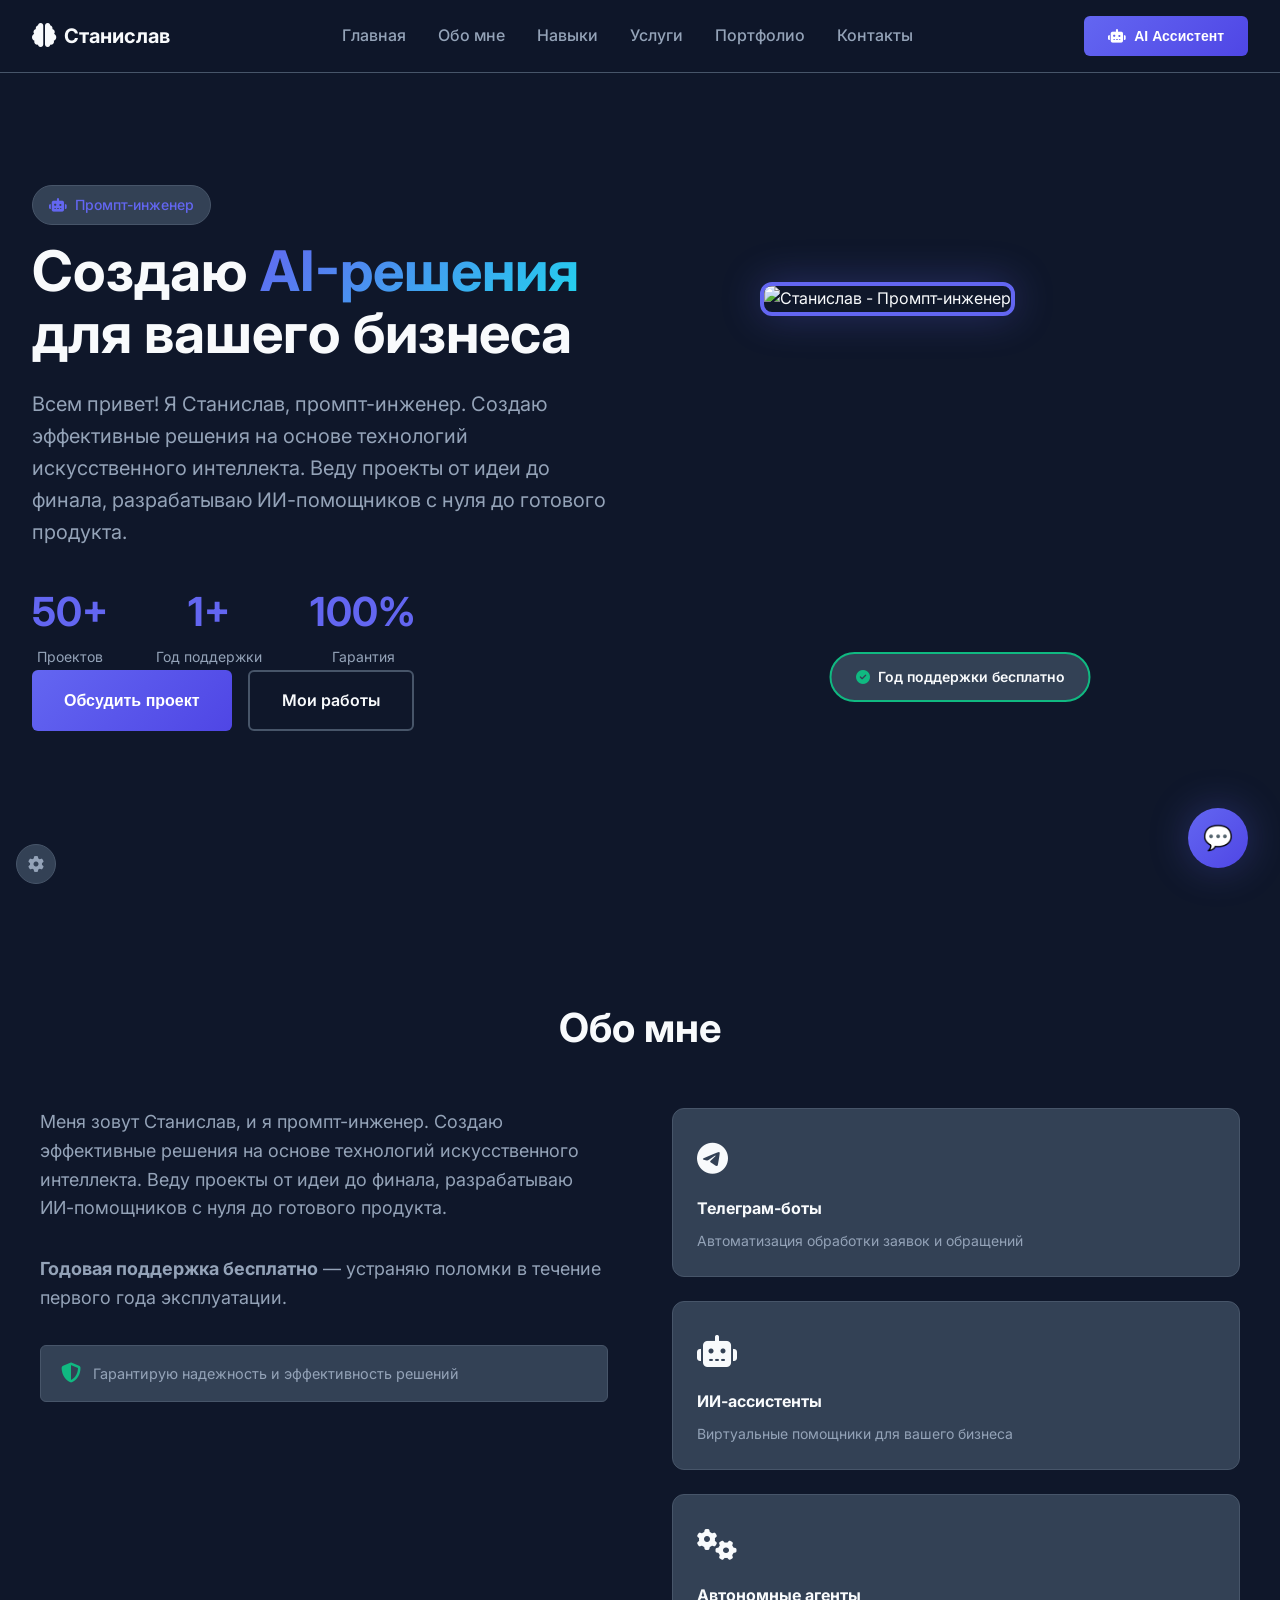
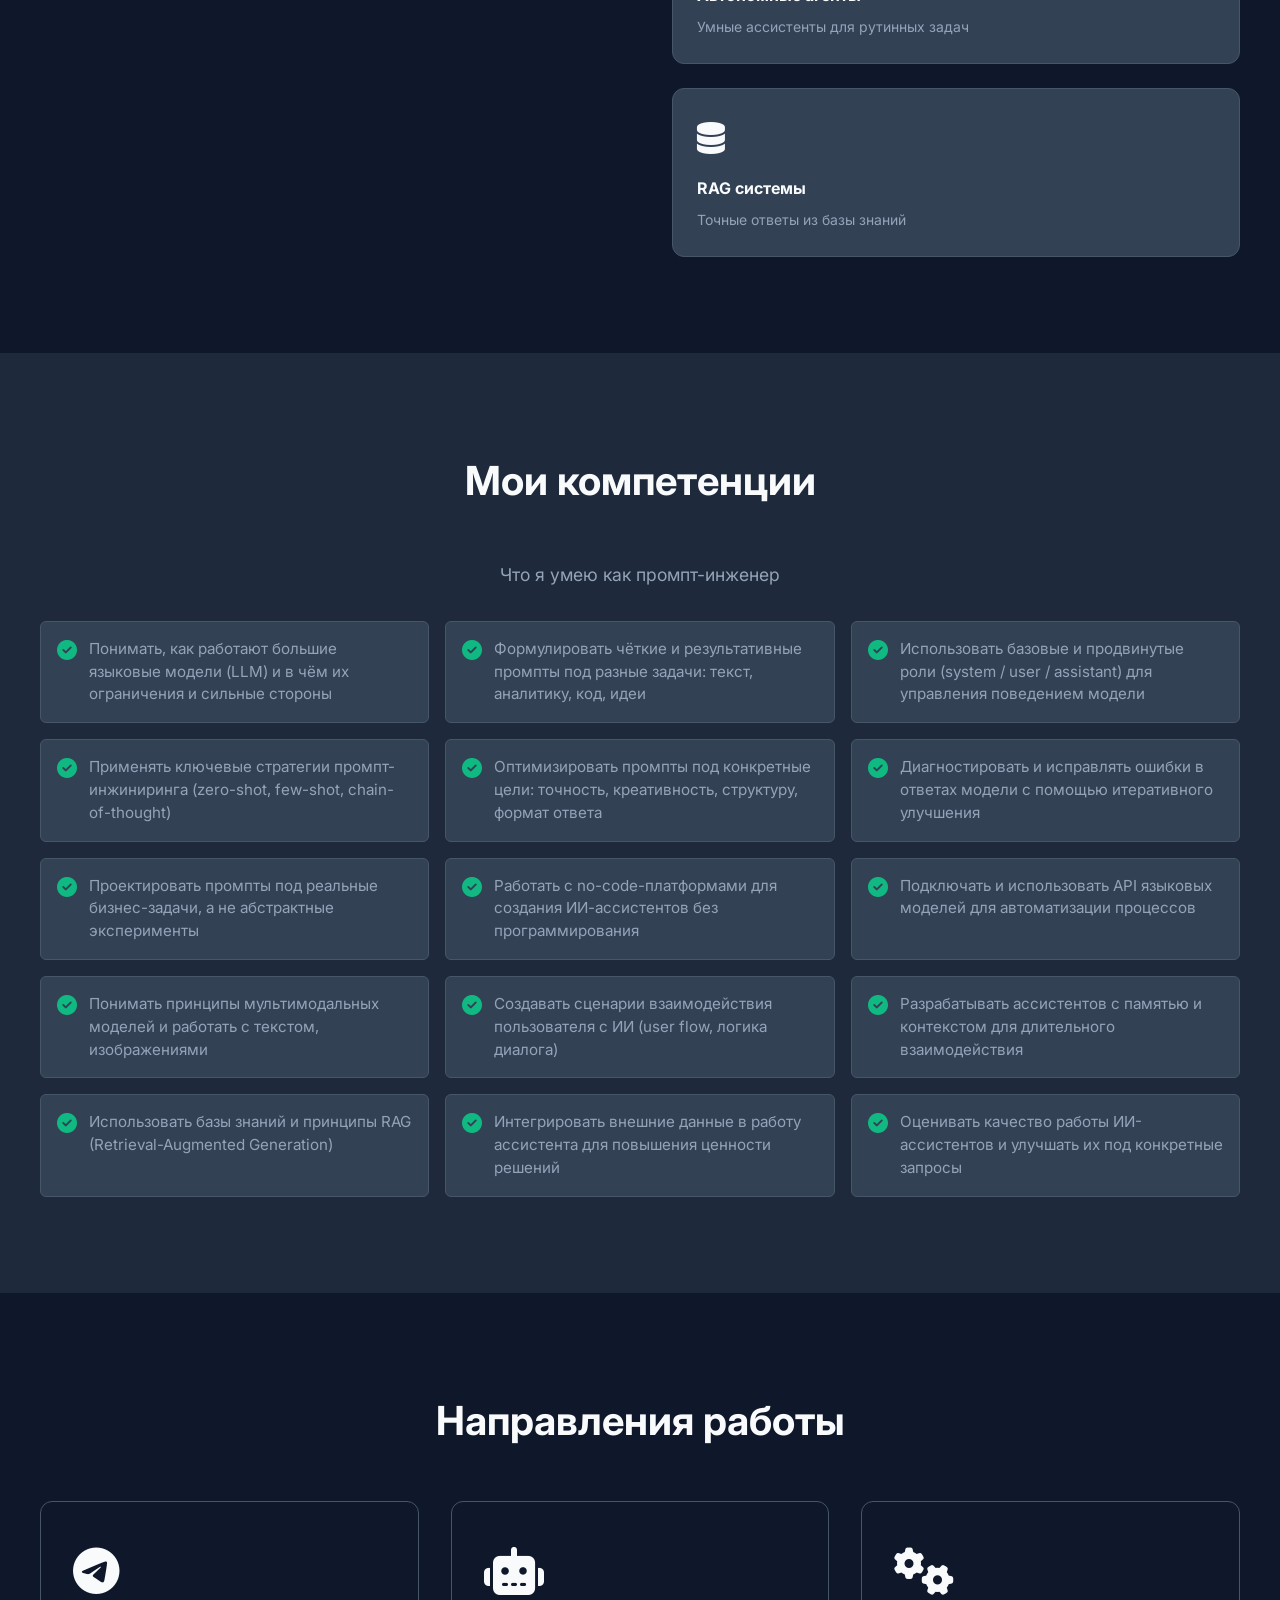
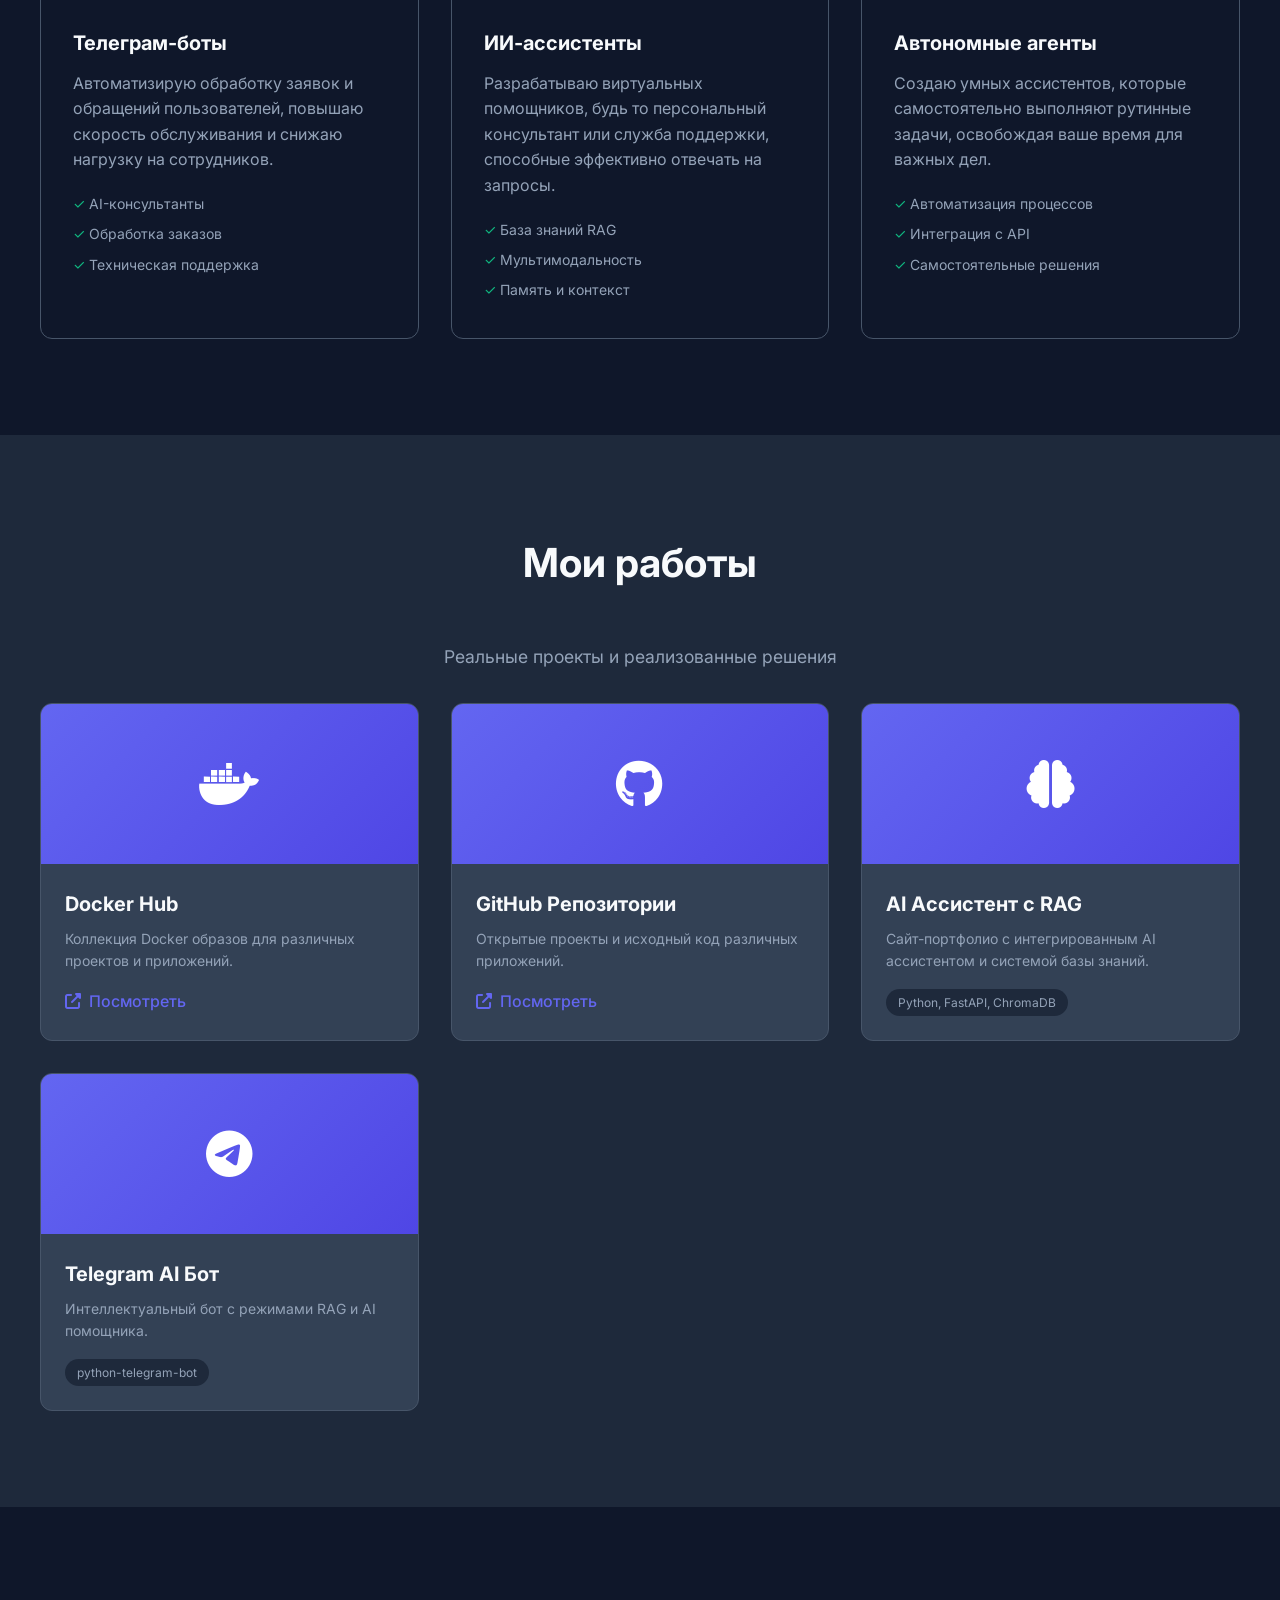
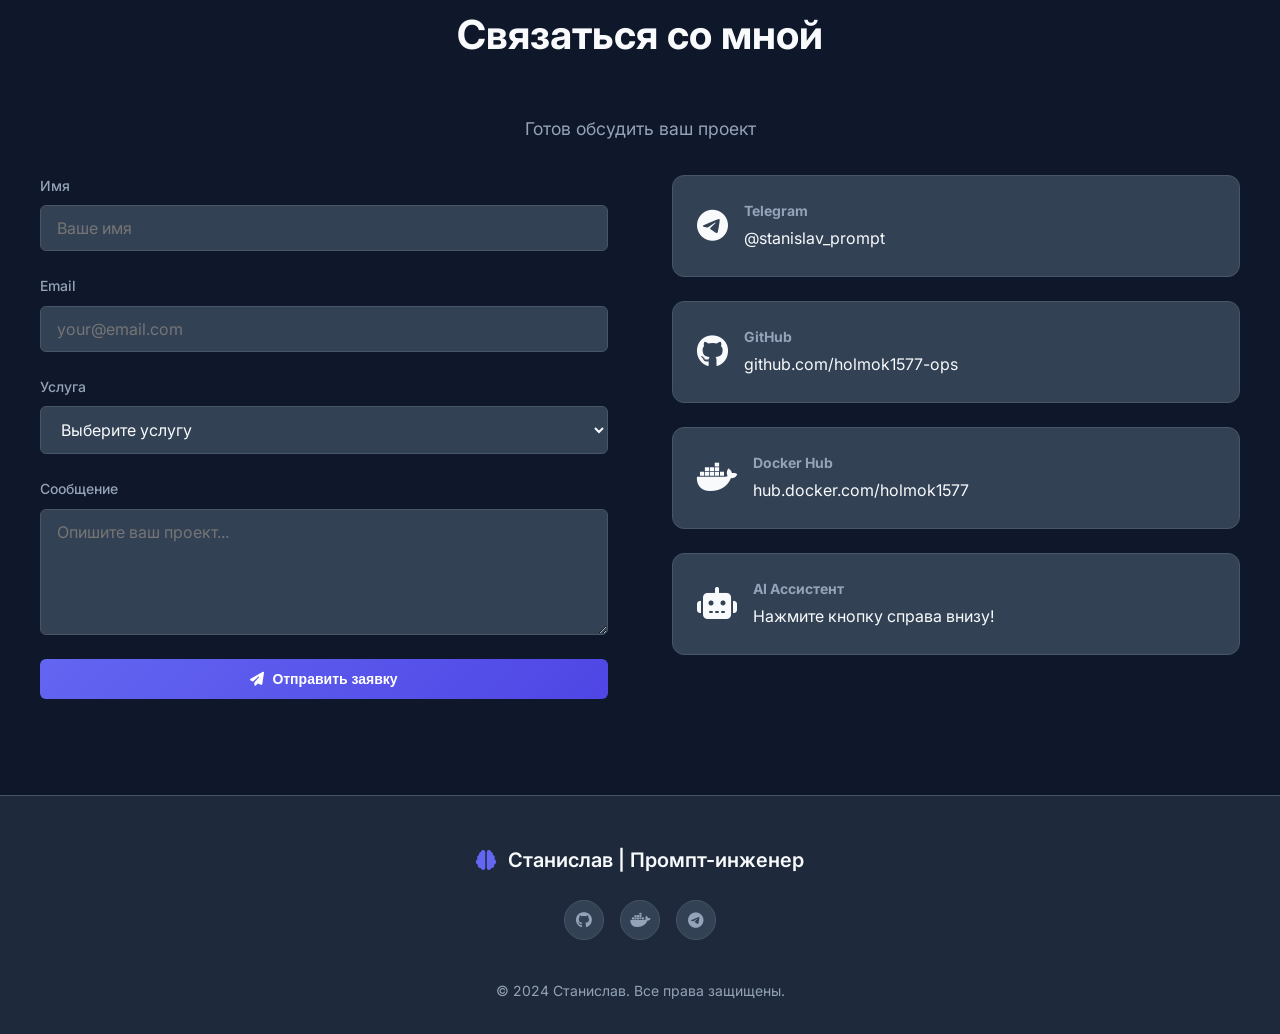
==== frontend/index.html @ 05602982 "v1.0.1 - Portfolio AI with fixes for portfolio save, services, contact forms" ====
<!DOCTYPE html>
<html lang="ru" data-theme="dark">
<head>
    <meta charset="UTF-8">
    <meta name="viewport" content="width=device-width, initial-scale=1.0">
    <title>Станислав | Промпт-инженер & AI-разработчик</title>
    <meta name="description" content="Профессиональный промпт-инженер. Создаю AI-решения: чат-боты, автономные агенты, RAG-системы. Годовая поддержка проектов.">
    <link rel="preconnect" href="https://fonts.googleapis.com">
    <link rel="preconnect" href="https://fonts.gstatic.com" crossorigin>
    <link href="https://fonts.googleapis.com/css2?family=Inter:wght@300;400;500;600;700;800&display=swap" rel="stylesheet">
    <link rel="stylesheet" href="https://cdnjs.cloudflare.com/ajax/libs/font-awesome/6.4.0/css/all.min.css">
    <link href="https://unpkg.com/aos@2.3.1/dist/aos.css" rel="stylesheet">
    <link rel="stylesheet" href="style.css">
</head>
<body>
    <!-- Header -->
    <header class="header">
        <nav class="nav">
            <div class="nav__logo">
                <span class="logo__icon"><i class="fas fa-brain"></i></span>
                <span class="logo__text">Станислав</span>
            </div>
            <ul class="nav__menu">
                <li><a href="#home">Главная</a></li>
                <li><a href="#about">Обо мне</a></li>
                <li><a href="#skills">Навыки</a></li>
                <li><a href="#services">Услуги</a></li>
                <li><a href="#portfolio">Портфолио</a></li>
                <li><a href="#contact">Контакты</a></li>
            </ul>
            <div class="nav__actions">
                <button class="btn btn--primary" onclick="toggleChat()">
                    <span><i class="fas fa-robot"></i></span> AI Ассистент
                </button>
            </div>
        </nav>
    </header>

    <!-- Hero Section -->
    <section class="hero" id="home">
        <div class="hero__content">
            <div class="hero__badge"><i class="fas fa-robot"></i> Промпт-инженер</div>
            <h1 class="hero__title">
                Создаю <span class="highlight">AI-решения</span><br>
                для вашего бизнеса
            </h1>
            <p class="hero__subtitle">
                Всем привет! Я Станислав, промпт-инженер. Создаю эффективные решения на основе 
                технологий искусственного интеллекта. Веду проекты от идеи до финала, 
                разрабатываю ИИ-помощников с нуля до готового продукта.
            </p>
            <div class="hero__stats">
                <div class="stat"><span class="stat__number">50+</span><span class="stat__label">Проектов</span></div>
                <div class="stat"><span class="stat__number">1+</span><span class="stat__label">Год поддержки</span></div>
                <div class="stat"><span class="stat__number">100%</span><span class="stat__label">Гарантия</span></div>
            </div>
            <div class="hero__actions">
                <button class="btn btn--large btn--primary" onclick="toggleChat()">
                    Обсудить проект
                </button>
                <a href="#portfolio" class="btn btn--large btn--outline">
                    Мои работы
                </a>
            </div>
        </div>
        <div class="hero__visual">
            <div class="hero__photo-container">
                <img src="images/profile.jpg" alt="Станислав - Промпт-инженер" class="hero__photo" id="profilePhoto">
                <div class="hero__photo-overlay">
                    <span class="hero__photo-badge">
                        <i class="fas fa-check-circle"></i> Год поддержки бесплатно
                    </span>
                </div>
            </div>
        </div>
    </section>

    <!-- About Section -->
    <section id="about" class="section">
        <div class="container">
            <h2 class="section__title">Обо мне</h2>
            <div class="about__grid">
                <div class="about__content">
                    <p class="about__text">
                        Меня зовут Станислав, и я промпт-инженер. Создаю эффективные решения на основе 
                        технологий искусственного интеллекта. Веду проекты от идеи до финала, 
                        разрабатываю ИИ-помощников с нуля до готового продукта.
                    </p>
                    <p class="about__text">
                        <strong>Годовая поддержка бесплатно</strong> — устраняю поломки в течение первого года эксплуатации.
                    </p>
                    <div class="about__guarantee">
                        <i class="fas fa-shield-alt"></i>
                        <span>Гарантирую надежность и эффективность решений</span>
                    </div>
                </div>
                <div class="about__features">
                    <div class="feature">
                        <span class="feature__icon"><i class="fab fa-telegram"></i></span>
                        <h4>Телеграм-боты</h4>
                        <p>Автоматизация обработки заявок и обращений</p>
                    </div>
                    <div class="feature">
                        <span class="feature__icon"><i class="fas fa-robot"></i></span>
                        <h4>ИИ-ассистенты</h4>
                        <p>Виртуальные помощники для вашего бизнеса</p>
                    </div>
                    <div class="feature">
                        <span class="feature__icon"><i class="fas fa-cogs"></i></span>
                        <h4>Автономные агенты</h4>
                        <p>Умные ассистенты для рутинных задач</p>
                    </div>
                    <div class="feature">
                        <span class="feature__icon"><i class="fas fa-database"></i></span>
                        <h4>RAG системы</h4>
                        <p>Точные ответы из базы знаний</p>
                    </div>
                </div>
            </div>
        </div>
    </section>

    <!-- Skills Section -->
    <section id="skills" class="section section--alt">
        <div class="container">
            <h2 class="section__title">Мои компетенции</h2>
            <p class="section__subtitle">Что я умею как промпт-инженер</p>
            <div class="skills__grid">
                <div class="skill__item"><i class="fas fa-check-circle"></i><span>Понимать, как работают большие языковые модели (LLM) и в чём их ограничения и сильные стороны</span></div>
                <div class="skill__item"><i class="fas fa-check-circle"></i><span>Формулировать чёткие и результативные промпты под разные задачи: текст, аналитику, код, идеи</span></div>
                <div class="skill__item"><i class="fas fa-check-circle"></i><span>Использовать базовые и продвинутые роли (system / user / assistant) для управления поведением модели</span></div>
                <div class="skill__item"><i class="fas fa-check-circle"></i><span>Применять ключевые стратегии промпт-инжиниринга (zero-shot, few-shot, chain-of-thought)</span></div>
                <div class="skill__item"><i class="fas fa-check-circle"></i><span>Оптимизировать промпты под конкретные цели: точность, креативность, структуру, формат ответа</span></div>
                <div class="skill__item"><i class="fas fa-check-circle"></i><span>Диагностировать и исправлять ошибки в ответах модели с помощью итеративного улучшения</span></div>
                <div class="skill__item"><i class="fas fa-check-circle"></i><span>Проектировать промпты под реальные бизнес-задачи, а не абстрактные эксперименты</span></div>
                <div class="skill__item"><i class="fas fa-check-circle"></i><span>Работать с no-code-платформами для создания ИИ-ассистентов без программирования</span></div>
                <div class="skill__item"><i class="fas fa-check-circle"></i><span>Подключать и использовать API языковых моделей для автоматизации процессов</span></div>
                <div class="skill__item"><i class="fas fa-check-circle"></i><span>Понимать принципы мультимодальных моделей и работать с текстом, изображениями</span></div>
                <div class="skill__item"><i class="fas fa-check-circle"></i><span>Создавать сценарии взаимодействия пользователя с ИИ (user flow, логика диалога)</span></div>
                <div class="skill__item"><i class="fas fa-check-circle"></i><span>Разрабатывать ассистентов с памятью и контекстом для длительного взаимодействия</span></div>
                <div class="skill__item"><i class="fas fa-check-circle"></i><span>Использовать базы знаний и принципы RAG (Retrieval-Augmented Generation)</span></div>
                <div class="skill__item"><i class="fas fa-check-circle"></i><span>Интегрировать внешние данные в работу ассистента для повышения ценности решений</span></div>
                <div class="skill__item"><i class="fas fa-check-circle"></i><span>Оценивать качество работы ИИ-ассистентов и улучшать их под конкретные запросы</span></div>
            </div>
        </div>
    </section>

    <!-- Services Section -->
    <section id="services" class="section">
        <div class="container">
            <h2 class="section__title">Направления работы</h2>
            <div class="services__grid">
                <div class="service__card">
                    <span class="service__icon"><i class="fab fa-telegram"></i></span>
                    <h3>Телеграм-боты</h3>
                    <p>Автоматизирую обработку заявок и обращений пользователей, повышаю скорость обслуживания и снижаю нагрузку на сотрудников.</p>
                    <ul class="service__list">
                        <li>AI-консультанты</li>
                        <li>Обработка заказов</li>
                        <li>Техническая поддержка</li>
                    </ul>
                </div>
                <div class="service__card">
                    <span class="service__icon"><i class="fas fa-robot"></i></span>
                    <h3>ИИ-ассистенты</h3>
                    <p>Разрабатываю виртуальных помощников, будь то персональный консультант или служба поддержки, способные эффективно отвечать на запросы.</p>
                    <ul class="service__list">
                        <li>База знаний RAG</li>
                        <li>Мультимодальность</li>
                        <li>Память и контекст</li>
                    </ul>
                </div>
                <div class="service__card">
                    <span class="service__icon"><i class="fas fa-cogs"></i></span>
                    <h3>Автономные агенты</h3>
                    <p>Создаю умных ассистентов, которые самостоятельно выполняют рутинные задачи, освобождая ваше время для важных дел.</p>
                    <ul class="service__list">
                        <li>Автоматизация процессов</li>
                        <li>Интеграция с API</li>
                        <li>Самостоятельные решения</li>
                    </ul>
                </div>
            </div>
        </div>
    </section>

    <!-- Portfolio Section -->
    <section id="portfolio" class="section section--alt">
        <div class="container">
            <h2 class="section__title">Мои работы</h2>
            <p class="section__subtitle">Реальные проекты и реализованные решения</p>
            <div class="portfolio__grid">
                <div class="portfolio__card">
                    <div class="portfolio__image">
                        <i class="fab fa-docker"></i>
                    </div>
                    <div class="portfolio__content">
                        <h3>Docker Hub</h3>
                        <p>Коллекция Docker образов для различных проектов и приложений.</p>
                        <a href="https://hub.docker.com/repositories/holmok1577" target="_blank" class="portfolio__link">
                            <i class="fas fa-external-link-alt"></i> Посмотреть
                        </a>
                    </div>
                </div>
                <div class="portfolio__card">
                    <div class="portfolio__image">
                        <i class="fab fa-github"></i>
                    </div>
                    <div class="portfolio__content">
                        <h3>GitHub Репозитории</h3>
                        <p>Открытые проекты и исходный код различных приложений.</p>
                        <a href="https://github.com/holmok1577-ops" target="_blank" class="portfolio__link">
                            <i class="fas fa-external-link-alt"></i> Посмотреть
                        </a>
                    </div>
                </div>
                <div class="portfolio__card">
                    <div class="portfolio__image">
                        <i class="fas fa-brain"></i>
                    </div>
                    <div class="portfolio__content">
                        <h3>AI Ассистент с RAG</h3>
                        <p>Сайт-портфолио с интегрированным AI ассистентом и системой базы знаний.</p>
                        <span class="portfolio__tag">Python, FastAPI, ChromaDB</span>
                    </div>
                </div>
                <div class="portfolio__card">
                    <div class="portfolio__image">
                        <i class="fab fa-telegram"></i>
                    </div>
                    <div class="portfolio__content">
                        <h3>Telegram AI Бот</h3>
                        <p>Интеллектуальный бот с режимами RAG и AI помощника.</p>
                        <span class="portfolio__tag">python-telegram-bot</span>
                    </div>
                </div>
            </div>
        </div>
    </section>

    <!-- Contact Section -->
    <section id="contact" class="section">
        <div class="container">
            <h2 class="section__title">Связаться со мной</h2>
            <p class="section__subtitle">Готов обсудить ваш проект</p>
            <div class="contact__grid">
                <form class="contact__form" id="contactForm">
                    <div class="form__group">
                        <label for="name">Имя</label>
                        <input type="text" id="name" name="name" required placeholder="Ваше имя">
                    </div>
                    <div class="form__group">
                        <label for="email">Email</label>
                        <input type="email" id="email" name="email" required placeholder="your@email.com">
                    </div>
                    <div class="form__group">
                        <label for="service">Услуга</label>
                        <select id="service" name="service" required>
                            <option value="">Выберите услугу</option>
                            <option value="telegram-bot">Телеграм-бот с AI</option>
                            <option value="ai-assistant">ИИ-ассистент</option>
                            <option value="autonomous-agent">Автономный агент</option>
                            <option value="rag-system">RAG-система</option>
                            <option value="consulting">Консультация</option>
                            <option value="other">Другое</option>
                        </select>
                    </div>
                    <div class="form__group">
                        <label for="message">Сообщение</label>
                        <textarea id="message" name="message" rows="5" required placeholder="Опишите ваш проект..."></textarea>
                    </div>
                    <button type="submit" class="btn btn--primary btn--full">
                        <i class="fas fa-paper-plane"></i> Отправить заявку
                    </button>
                </form>
                <div class="contact__info">
                    <div class="contact__item">
                        <span class="contact__icon"><i class="fab fa-telegram"></i></span>
                        <div>
                            <h4>Telegram</h4>
                            <a href="https://t.me/stanislav_prompt" target="_blank">@stanislav_prompt</a>
                        </div>
                    </div>
                    <div class="contact__item">
                        <span class="contact__icon"><i class="fab fa-github"></i></span>
                        <div>
                            <h4>GitHub</h4>
                            <a href="https://github.com/holmok1577-ops" target="_blank">github.com/holmok1577-ops</a>
                        </div>
                    </div>
                    <div class="contact__item">
                        <span class="contact__icon"><i class="fab fa-docker"></i></span>
                        <div>
                            <h4>Docker Hub</h4>
                            <a href="https://hub.docker.com/repositories/holmok1577" target="_blank">hub.docker.com/holmok1577</a>
                        </div>
                    </div>
                    <div class="contact__item">
                        <span class="contact__icon"><i class="fas fa-robot"></i></span>
                        <div>
                            <h4>AI Ассистент</h4>
                            <p>Нажмите кнопку справа внизу!</p>
                        </div>
                    </div>
                </div>
            </div>
        </div>
    </section>

    <!-- Footer -->
    <footer class="footer">
        <div class="container">
            <div class="footer__content">
                <div class="footer__brand">
                    <i class="fas fa-brain"></i>
                    <span>Станислав | Промпт-инженер</span>
                </div>
                <div class="footer__links">
                    <a href="https://github.com/holmok1577-ops" target="_blank"><i class="fab fa-github"></i></a>
                    <a href="https://hub.docker.com/repositories/holmok1577" target="_blank"><i class="fab fa-docker"></i></a>
                    <a href="https://t.me/stanislav_prompt" target="_blank"><i class="fab fa-telegram"></i></a>
                </div>
                <p class="footer__copy">© 2024 Станислав. Все права защищены.</p>
            </div>
        </div>
        <!-- Admin gear icon at bottom right -->
        <a href="admin.html" class="admin-gear" title="Админ панель">
            <i class="fas fa-cog"></i>
        </a>
    </footer>

    <!-- Chat Widget -->
    <div class="chat__widget" id="chatWidget">
        <div class="chat__header">
            <div class="chat__title">
                <span class="chat__icon">🤖</span>
                <span>AI Ассистент</span>
            </div>
            <div class="chat__controls">
                <button class="chat__mode" id="modeToggle" title="Переключить режим">
                    📚 RAG
                </button>
                <button class="chat__close" onclick="toggleChat()">×</button>
            </div>
        </div>
        <div class="chat__body" id="chatBody">
            <div class="chat__welcome">
                <p>Привет! Я могу работать в двух режимах:</p>
                <ul>
                    <li><strong>📚 RAG</strong> — ответы из базы знаний</li>
                    <li><strong>💬 AI</strong> — общий помощник</li>
                </ul>
                <p>Нажмите кнопку в заголовке для переключения.</p>
            </div>
        </div>
        <div class="chat__footer">
            <div class="chat__typing" id="chatTyping" style="display: none;">
                <span></span><span></span><span></span>
            </div>
            <form class="chat__form" id="chatForm">
                <input 
                    type="text" 
                    id="chatInput" 
                    placeholder="Введите сообщение..." 
                    autocomplete="off"
                >
                <button type="submit" class="chat__send">➤</button>
            </form>
        </div>
    </div>

    <!-- Chat Toggle Button -->
    <button class="chat__toggle" id="chatToggle" onclick="toggleChat()">
        <span>💬</span>
    </button>

    <!-- Toast Notifications -->
    <div class="toast__container" id="toastContainer"></div>

    <script src="script.js"></script>
    <script>
        // Загрузка фото профиля из localStorage или с сервера
        async function loadProfilePhoto() {
            const photoElement = document.getElementById('profilePhoto');
            if (!photoElement) return;

            const localData = localStorage.getItem('siteData');
            if (localData) {
                try {
                    const data = JSON.parse(localData);
                    if (data.profile?.photo) {
                        photoElement.src = data.profile.photo;
                        return;
                    }
                } catch (e) {
                    console.log('Ошибка чтения localStorage');
                }
            }

            try {
                const response = await fetch('/api/admin/images');
                if (response.ok) {
                    const images = await response.json();
                    if (images.profile) {
                        photoElement.src = images.profile;
                    }
                }
            } catch (e) {
                console.log('API недоступен, используем стандартное фото');
            }
        }

        // Загрузка портфолио из localStorage
        function loadPortfolio() {
            const localData = localStorage.getItem('siteData');
            if (!localData) return;

            try {
                const data = JSON.parse(localData);
                if (!data.portfolio || data.portfolio.length === 0) return;

                const grid = document.querySelector('.portfolio__grid');
                if (!grid) return;

                // Очищаем и пересоздаем карточки портфолио
                grid.innerHTML = data.portfolio.map(item => {
                    const imageHtml = item.image 
                        ? `<img src="${item.image}" style="width: 100%; height: 100%; object-fit: cover; border-radius: 8px 8px 0 0;">`
                        : `<i class="${item.icon || 'fas fa-folder'}"></i>`;
                    
                    const linkHtml = item.link 
                        ? `<a href="${item.link}" target="_blank" class="portfolio__link"><i class="fas fa-external-link-alt"></i> Посмотреть</a>`
                        : '';

                    return `
                        <div class="portfolio__card">
                            <div class="portfolio__image" style="${item.image ? 'padding: 0;' : ''}">
                                ${imageHtml}
                            </div>
                            <div class="portfolio__content">
                                <h3>${item.title}</h3>
                                <p>${item.description}</p>
                                ${linkHtml}
                            </div>
                        </div>
                    `;
                }).join('');
            } catch (e) {
                console.log('Ошибка загрузки портфолио:', e);
            }
        }

        // Загрузка услуг из localStorage
        function loadServices() {
            const localData = localStorage.getItem('siteData');
            if (!localData) return;

            try {
                const data = JSON.parse(localData);
                if (!data.services || data.services.length === 0) return;

                const grid = document.querySelector('.services__grid');
                if (!grid) return;

                // Очищаем и пересоздаем карточки услуг
                grid.innerHTML = data.services.map(item => {
                    const featuresHtml = item.features && item.features.length > 0
                        ? `<ul class="service__list">${item.features.map(f => `<li>${f}</li>`).join('')}</ul>`
                        : '';

                    return `
                        <div class="service__card">
                            <span class="service__icon"><i class="${item.icon || 'fas fa-cog'}"></i></span>
                            <h3>${item.title}</h3>
                            <p>${item.description}</p>
                            ${featuresHtml}
                        </div>
                    `;
                }).join('');
            } catch (e) {
                console.log('Ошибка загрузки услуг:', e);
            }
        }

        // Загружаем данные при старте
        loadProfilePhoto();
        loadPortfolio();
        loadServices();
    </script>
</body>
</html>
---- frontend/style.css ----
/* Modern Portfolio with AI Assistant */
:root {
    --primary: #6366f1;
    --primary-dark: #4f46e5;
    --secondary: #22d3ee;
    --accent: #f59e0b;
    --bg: #0f172a;
    --bg-light: #1e293b;
    --bg-card: #334155;
    --text: #f8fafc;
    --text-muted: #94a3b8;
    --border: #475569;
    --success: #10b981;
    --error: #ef4444;
    --warning: #f59e0b;
    
    --shadow-sm: 0 1px 2px 0 rgba(0, 0, 0, 0.05);
    --shadow: 0 4px 6px -1px rgba(0, 0, 0, 0.1);
    --shadow-lg: 0 10px 15px -3px rgba(0, 0, 0, 0.1);
    --shadow-glow: 0 0 40px rgba(99, 102, 241, 0.3);
    
    --radius: 12px;
    --radius-sm: 6px;
    --transition: all 0.3s ease;
}

* {
    margin: 0;
    padding: 0;
    box-sizing: border-box;
}

html {
    scroll-behavior: smooth;
}

body {
    font-family: 'Inter', -apple-system, BlinkMacSystemFont, sans-serif;
    background: var(--bg);
    color: var(--text);
    line-height: 1.6;
    min-height: 100vh;
}

/* Header & Navigation */
.header {
    position: fixed;
    top: 0;
    left: 0;
    right: 0;
    z-index: 1000;
    background: rgba(15, 23, 42, 0.9);
    backdrop-filter: blur(20px);
    border-bottom: 1px solid var(--border);
}

.nav {
    max-width: 1400px;
    margin: 0 auto;
    padding: 1rem 2rem;
    display: flex;
    align-items: center;
    justify-content: space-between;
}

.nav__logo {
    display: flex;
    align-items: center;
    gap: 0.5rem;
    font-weight: 700;
    font-size: 1.25rem;
}

.logo__icon {
    font-size: 1.5rem;
}

.nav__menu {
    display: flex;
    list-style: none;
    gap: 2rem;
}

.nav__menu a {
    color: var(--text-muted);
    text-decoration: none;
    font-weight: 500;
    transition: var(--transition);
}

.nav__menu a:hover {
    color: var(--text);
}

.nav__actions {
    display: flex;
    gap: 0.75rem;
}

/* Buttons */
.btn {
    display: inline-flex;
    align-items: center;
    gap: 0.5rem;
    padding: 0.75rem 1.5rem;
    border: none;
    border-radius: var(--radius-sm);
    font-weight: 600;
    font-size: 0.875rem;
    cursor: pointer;
    transition: var(--transition);
    text-decoration: none;
}

.btn--primary {
    background: linear-gradient(135deg, var(--primary), var(--primary-dark));
    color: white;
}

.btn--primary:hover {
    transform: translateY(-2px);
    box-shadow: var(--shadow-glow);
}

.btn--secondary {
    background: var(--bg-card);
    color: var(--text);
    border: 1px solid var(--border);
}

.btn--secondary:hover {
    background: var(--border);
}

.btn--outline {
    background: transparent;
    color: var(--text);
    border: 2px solid var(--border);
}

.btn--outline:hover {
    border-color: var(--primary);
    color: var(--primary);
}

.btn--large {
    padding: 1rem 2rem;
    font-size: 1rem;
}

.btn--full {
    width: 100%;
    justify-content: center;
}

/* Hero Section */
.hero {
    min-height: 100vh;
    display: grid;
    grid-template-columns: 1fr 1fr;
    align-items: center;
    max-width: 1400px;
    margin: 0 auto;
    padding: 8rem 2rem 4rem;
    gap: 4rem;
}

.hero__title {
    font-size: 3.5rem;
    font-weight: 700;
    line-height: 1.1;
    margin-bottom: 1.5rem;
}

.highlight {
    background: linear-gradient(135deg, var(--primary), var(--secondary));
    -webkit-background-clip: text;
    -webkit-text-fill-color: transparent;
    background-clip: text;
}

.hero__subtitle {
    font-size: 1.25rem;
    color: var(--text-muted);
    margin-bottom: 2rem;
}

.hero__actions {
    display: flex;
    gap: 1rem;
    margin-bottom: 3rem;
}

.hero__stats {
    display: flex;
    gap: 3rem;
}

.stat {
    text-align: center;
}

.stat__number {
    display: block;
    font-size: 2.5rem;
    font-weight: 700;
    color: var(--primary);
}

.stat__label {
    color: var(--text-muted);
    font-size: 0.875rem;
}

/* Hero Photo */
.hero__visual {
    display: flex;
    justify-content: center;
    align-items: center;
}

.hero__photo-container {
    position: relative;
    width: 100%;
    max-width: 400px;
    aspect-ratio: 1;
}

.hero__photo {
    width: 100%;
    height: 100%;
    object-fit: cover;
    border-radius: var(--radius);
    border: 4px solid var(--primary);
    box-shadow: var(--shadow-glow);
}

.hero__photo-overlay {
    position: absolute;
    bottom: -20px;
    left: 50%;
    transform: translateX(-50%);
    background: var(--bg-card);
    padding: 0.75rem 1.5rem;
    border-radius: 50px;
    border: 2px solid var(--success);
    white-space: nowrap;
}

.hero__photo-badge {
    color: var(--text);
    font-weight: 600;
    font-size: 0.875rem;
    display: flex;
    align-items: center;
    gap: 0.5rem;
}

.hero__photo-badge i {
    color: var(--success);
}

/* Sections */
.section {
    padding: 6rem 2rem;
}

.section--alt {
    background: var(--bg-light);
}

.container {
    max-width: 1200px;
    margin: 0 auto;
}

.section__title {
    font-size: 2.5rem;
    font-weight: 700;
    text-align: center;
    margin-bottom: 3rem;
}

/* About */
.about__grid {
    display: grid;
    grid-template-columns: 1fr 1fr;
    gap: 4rem;
    align-items: start;
}

.about__text {
    font-size: 1.125rem;
    color: var(--text-muted);
    margin-bottom: 2rem;
}

.skills h3 {
    margin-bottom: 1rem;
}

.skills__list {
    display: flex;
    flex-wrap: wrap;
    gap: 0.5rem;
}

.skill {
    background: var(--bg-card);
    padding: 0.5rem 1rem;
    border-radius: 50px;
    font-size: 0.875rem;
    font-weight: 500;
}

.about__features {
    display: grid;
    gap: 1.5rem;
}

.feature {
    background: var(--bg-card);
    padding: 1.5rem;
    border-radius: var(--radius);
    border: 1px solid var(--border);
}

.feature__icon {
    font-size: 2rem;
    margin-bottom: 0.75rem;
    display: block;
}

.feature h4 {
    margin-bottom: 0.5rem;
}

.feature p {
    color: var(--text-muted);
    font-size: 0.875rem;
}

/* Services */
.services__grid {
    display: grid;
    grid-template-columns: repeat(3, 1fr);
    gap: 2rem;
}

.service__card {
    background: var(--bg);
    padding: 2rem;
    border-radius: var(--radius);
    border: 1px solid var(--border);
    transition: var(--transition);
}

.service__card:hover {
    transform: translateY(-4px);
    border-color: var(--primary);
    box-shadow: var(--shadow-glow);
}

.service__icon {
    font-size: 3rem;
    margin-bottom: 1rem;
    display: block;
}

.service__card h3 {
    font-size: 1.25rem;
    margin-bottom: 0.75rem;
}

.service__card p {
    color: var(--text-muted);
    margin-bottom: 1rem;
}

.service__list {
    list-style: none;
    font-size: 0.875rem;
}

.service__list li {
    padding: 0.25rem 0;
    color: var(--text-muted);
}

.service__list li::before {
    content: "✓ ";
    color: var(--success);
}

/* Contact */
.contact__grid {
    display: grid;
    grid-template-columns: 1fr 1fr;
    gap: 4rem;
}

.contact__form {
    display: grid;
    gap: 1.5rem;
}

.form__group {
    display: grid;
    gap: 0.5rem;
}

.form__group label {
    font-size: 0.875rem;
    font-weight: 500;
    color: var(--text-muted);
}

.form__group input,
.form__group textarea {
    background: var(--bg-card);
    border: 1px solid var(--border);
    padding: 0.75rem 1rem;
    border-radius: var(--radius-sm);
    color: var(--text);
    font-family: inherit;
    font-size: 1rem;
    transition: var(--transition);
}

.form__group input:focus,
.form__group textarea:focus {
    outline: none;
    border-color: var(--primary);
}

.form__group textarea {
    resize: vertical;
    min-height: 120px;
}

.contact__info {
    display: grid;
    gap: 1.5rem;
    align-content: start;
}

.contact__item {
    display: flex;
    align-items: center;
    gap: 1rem;
    padding: 1.5rem;
    background: var(--bg-card);
    border-radius: var(--radius);
    border: 1px solid var(--border);
}

.contact__icon {
    font-size: 2rem;
}

.contact__item h4 {
    font-size: 0.875rem;
    color: var(--text-muted);
    margin-bottom: 0.25rem;
}

/* Chat Widget */
.chat__widget {
    position: fixed;
    bottom: 100px;
    right: 2rem;
    width: 380px;
    height: 500px;
    background: var(--bg-card);
    border-radius: var(--radius);
    box-shadow: var(--shadow-lg);
    display: flex;
    flex-direction: column;
    z-index: 1001;
    opacity: 0;
    visibility: hidden;
    transform: translateY(20px) scale(0.95);
    transition: var(--transition);
}

.chat__widget.active {
    opacity: 1;
    visibility: visible;
    transform: translateY(0) scale(1);
}

.chat__header {
    background: var(--bg-light);
    padding: 1rem;
    display: flex;
    align-items: center;
    justify-content: space-between;
    border-bottom: 1px solid var(--border);
    border-radius: var(--radius) var(--radius) 0 0;
}

.chat__title {
    display: flex;
    align-items: center;
    gap: 0.5rem;
    font-weight: 600;
}

.chat__controls {
    display: flex;
    align-items: center;
    gap: 0.5rem;
}

.chat__mode {
    background: var(--primary);
    border: none;
    padding: 0.25rem 0.75rem;
    border-radius: 50px;
    color: white;
    font-size: 0.75rem;
    font-weight: 600;
    cursor: pointer;
    transition: var(--transition);
}

.chat__mode:hover {
    background: var(--primary-dark);
}

.chat__close {
    background: none;
    border: none;
    color: var(--text-muted);
    font-size: 1.5rem;
    cursor: pointer;
    padding: 0.25rem;
    line-height: 1;
    transition: var(--transition);
}

.chat__close:hover {
    color: var(--text);
}

.chat__body {
    flex: 1;
    overflow-y: auto;
    padding: 1rem;
}

.chat__welcome {
    background: var(--bg-light);
    padding: 1rem;
    border-radius: var(--radius-sm);
    font-size: 0.875rem;
}

.chat__welcome p {
    margin-bottom: 0.5rem;
}

.chat__welcome ul {
    margin: 0.5rem 0;
    padding-left: 1.25rem;
}

.chat__welcome li {
    margin: 0.25rem 0;
}

.chat__message {
    margin-bottom: 1rem;
    max-width: 85%;
}

.chat__message--user {
    margin-left: auto;
}

.chat__message--user .message__bubble {
    background: var(--primary);
    color: white;
}

.chat__footer {
    padding: 1rem;
    border-top: 1px solid var(--border);
}

.chat__typing {
    display: flex;
    gap: 4px;
    padding: 0.5rem 0;
}

.chat__typing span {
    width: 8px;
    height: 8px;
    border-radius: 50%;
    background: var(--text-muted);
    animation: typing 1.4s infinite ease-in-out both;
}

.chat__typing span:nth-child(1) { animation-delay: -0.32s; }
.chat__typing span:nth-child(2) { animation-delay: -0.16s; }

@keyframes typing {
    0%, 80%, 100% { transform: scale(0.6); opacity: 0.5; }
    40% { transform: scale(1); opacity: 1; }
}

.chat__form {
    display: flex;
    gap: 0.5rem;
}

.chat__form input {
    flex: 1;
    background: var(--bg);
    border: 1px solid var(--border);
    padding: 0.75rem 1rem;
    border-radius: var(--radius-sm);
    color: var(--text);
    font-size: 0.875rem;
}

.chat__form input:focus {
    outline: none;
    border-color: var(--primary);
}

.chat__send {
    background: var(--primary);
    border: none;
    width: 40px;
    height: 40px;
    border-radius: var(--radius-sm);
    color: white;
    cursor: pointer;
    display: flex;
    align-items: center;
    justify-content: center;
    transition: var(--transition);
}

.chat__send:hover {
    background: var(--primary-dark);
}

/* Chat Toggle Button */
.chat__toggle {
    position: fixed;
    bottom: 2rem;
    right: 2rem;
    width: 60px;
    height: 60px;
    background: linear-gradient(135deg, var(--primary), var(--primary-dark));
    border: none;
    border-radius: 50%;
    color: white;
    font-size: 1.5rem;
    cursor: pointer;
    box-shadow: var(--shadow-glow);
    z-index: 1000;
    transition: var(--transition);
    display: flex;
    align-items: center;
    justify-content: center;
}

.chat__toggle:hover {
    transform: scale(1.1);
}

.chat__toggle.hidden {
    opacity: 0;
    visibility: hidden;
}

/* Toast Notifications */
.toast__container {
    position: fixed;
    top: 100px;
    right: 2rem;
    z-index: 1002;
    display: flex;
    flex-direction: column;
    gap: 0.5rem;
}

.toast {
    background: var(--bg-card);
    padding: 1rem 1.5rem;
    border-radius: var(--radius-sm);
    border-left: 4px solid var(--success);
    box-shadow: var(--shadow-lg);
    animation: slideIn 0.3s ease;
}

.toast--error {
    border-left-color: var(--error);
}

.toast--warning {
    border-left-color: var(--warning);
}

@keyframes slideIn {
    from {
        opacity: 0;
        transform: translateX(100%);
    }
    to {
        opacity: 1;
        transform: translateX(0);
    }
}

/* Responsive */
@media (max-width: 1024px) {
    .hero {
        grid-template-columns: 1fr;
        text-align: center;
        padding-top: 6rem;
    }
    
    .hero__stats {
        justify-content: center;
    }
    
    .about__grid,
    .services__grid,
    .contact__grid {
        grid-template-columns: 1fr;
    }
    
    .nav__menu {
        display: none;
    }
    
    .chat__widget {
        right: 1rem;
        left: 1rem;
        width: auto;
    }
}

@media (max-width: 640px) {
    .hero__title {
        font-size: 2.5rem;
    }
    
    .hero__actions {
        flex-direction: column;
    }
    
    .chat__widget {
        bottom: 80px;
        height: 60vh;
    }
    
    .chat__toggle {
        bottom: 1rem;
        right: 1rem;
    }
}

/* Portfolio Section */
.portfolio__grid {
    display: grid;
    grid-template-columns: repeat(auto-fit, minmax(280px, 1fr));
    gap: 2rem;
}

.portfolio__card {
    background: var(--bg-card);
    border: 1px solid var(--border);
    border-radius: var(--radius);
    overflow: hidden;
    transition: var(--transition);
}

.portfolio__card:hover {
    transform: translateY(-5px);
    box-shadow: var(--shadow-glow);
    border-color: var(--primary);
}

.portfolio__image {
    height: 160px;
    background: linear-gradient(135deg, var(--primary), var(--primary-dark));
    display: flex;
    align-items: center;
    justify-content: center;
    font-size: 3rem;
    color: white;
}

.portfolio__content {
    padding: 1.5rem;
}

.portfolio__content h3 {
    font-size: 1.25rem;
    margin-bottom: 0.5rem;
    color: var(--text);
}

.portfolio__content p {
    color: var(--text-muted);
    font-size: 0.875rem;
    margin-bottom: 1rem;
}

.portfolio__link {
    color: var(--primary);
    text-decoration: none;
    font-weight: 500;
    display: inline-flex;
    align-items: center;
    gap: 0.5rem;
    transition: var(--transition);
}

.portfolio__link:hover {
    color: var(--secondary);
}

.portfolio__tag {
    display: inline-block;
    background: var(--bg-light);
    color: var(--text-muted);
    padding: 0.25rem 0.75rem;
    border-radius: 50px;
    font-size: 0.75rem;
}

/* Skills Section */
.skills__grid {
    display: grid;
    grid-template-columns: repeat(auto-fit, minmax(350px, 1fr));
    gap: 1rem;
}

.skill__item {
    display: flex;
    align-items: flex-start;
    gap: 0.75rem;
    padding: 1rem;
    background: var(--bg-card);
    border: 1px solid var(--border);
    border-radius: var(--radius-sm);
    transition: var(--transition);
}

.skill__item:hover {
    border-color: var(--primary);
    background: var(--bg-light);
}

.skill__item i {
    color: var(--success);
    font-size: 1.25rem;
    margin-top: 0.125rem;
    flex-shrink: 0;
}

.skill__item span {
    color: var(--text-muted);
    font-size: 0.95rem;
    line-height: 1.5;
}

/* Section subtitle */
.section__subtitle {
    text-align: center;
    color: var(--text-muted);
    margin-bottom: 2rem;
    font-size: 1.1rem;
}

/* About guarantee */
.about__guarantee {
    display: flex;
    align-items: center;
    gap: 0.75rem;
    padding: 1rem 1.25rem;
    background: var(--bg-card);
    border-radius: var(--radius-sm);
    border: 1px solid var(--border);
    margin-top: 1.5rem;
}

.about__guarantee i {
    color: var(--success);
    font-size: 1.25rem;
}

.about__guarantee span {
    color: var(--text-muted);
    font-size: 0.9rem;
}

/* Service features */
.service__features {
    list-style: none;
    margin-top: 1rem;
    padding-top: 1rem;
    border-top: 1px solid var(--border);
}

.service__features li {
    padding: 0.35rem 0;
    color: var(--text-muted);
    font-size: 0.875rem;
    display: flex;
    align-items: center;
    gap: 0.5rem;
}

.service__features li::before {
    content: "✓";
    color: var(--success);
    font-weight: bold;
}

/* Contact links */
.contact__item a {
    color: var(--text);
    text-decoration: none;
    transition: var(--transition);
}

.contact__item a:hover {
    color: var(--primary);
}

/* Form select */
.form__group select {
    background: var(--bg-card);
    border: 1px solid var(--border);
    padding: 0.75rem 1rem;
    border-radius: var(--radius-sm);
    color: var(--text);
    font-family: inherit;
    font-size: 1rem;
    width: 100%;
    cursor: pointer;
}

.form__group select:focus {
    outline: none;
    border-color: var(--primary);
}

/* Footer */
.footer {
    background: var(--bg-light);
    padding: 3rem 2rem 2rem;
    border-top: 1px solid var(--border);
    position: relative;
}

.footer__content {
    max-width: 1200px;
    margin: 0 auto;
    display: flex;
    flex-direction: column;
    align-items: center;
    gap: 1.5rem;
    text-align: center;
}

.footer__brand {
    display: flex;
    align-items: center;
    gap: 0.75rem;
    font-size: 1.25rem;
    font-weight: 600;
    color: var(--text);
}

.footer__brand i {
    color: var(--primary);
}

.footer__links {
    display: flex;
    gap: 1rem;
}

.footer__links a {
    width: 40px;
    height: 40px;
    border-radius: 50%;
    background: var(--bg-card);
    display: flex;
    align-items: center;
    justify-content: center;
    color: var(--text-muted);
    text-decoration: none;
    transition: var(--transition);
    border: 1px solid var(--border);
}

.footer__links a:hover {
    background: var(--primary);
    color: white;
    border-color: var(--primary);
    transform: translateY(-2px);
}

.footer__copy {
    color: var(--text-muted);
    font-size: 0.875rem;
    margin-top: 1rem;
}

/* Admin gear icon */
.admin-gear {
    position: fixed;
    bottom: 1rem;
    left: 1rem;
    width: 40px;
    height: 40px;
    background: var(--bg-card);
    border: 1px solid var(--border);
    border-radius: 50%;
    display: flex;
    align-items: center;
    justify-content: center;
    color: var(--text-muted);
    text-decoration: none;
    transition: var(--transition);
    z-index: 999;
}

.admin-gear:hover {
    background: var(--primary);
    color: white;
    border-color: var(--primary);
    transform: rotate(90deg);
}

/* Hero badge */
.hero__badge {
    display: inline-flex;
    align-items: center;
    gap: 0.5rem;
    background: var(--bg-card);
    color: var(--primary);
    padding: 0.5rem 1rem;
    border-radius: 50px;
    font-size: 0.875rem;
    font-weight: 500;
    margin-bottom: 1rem;
    border: 1px solid var(--border);
}
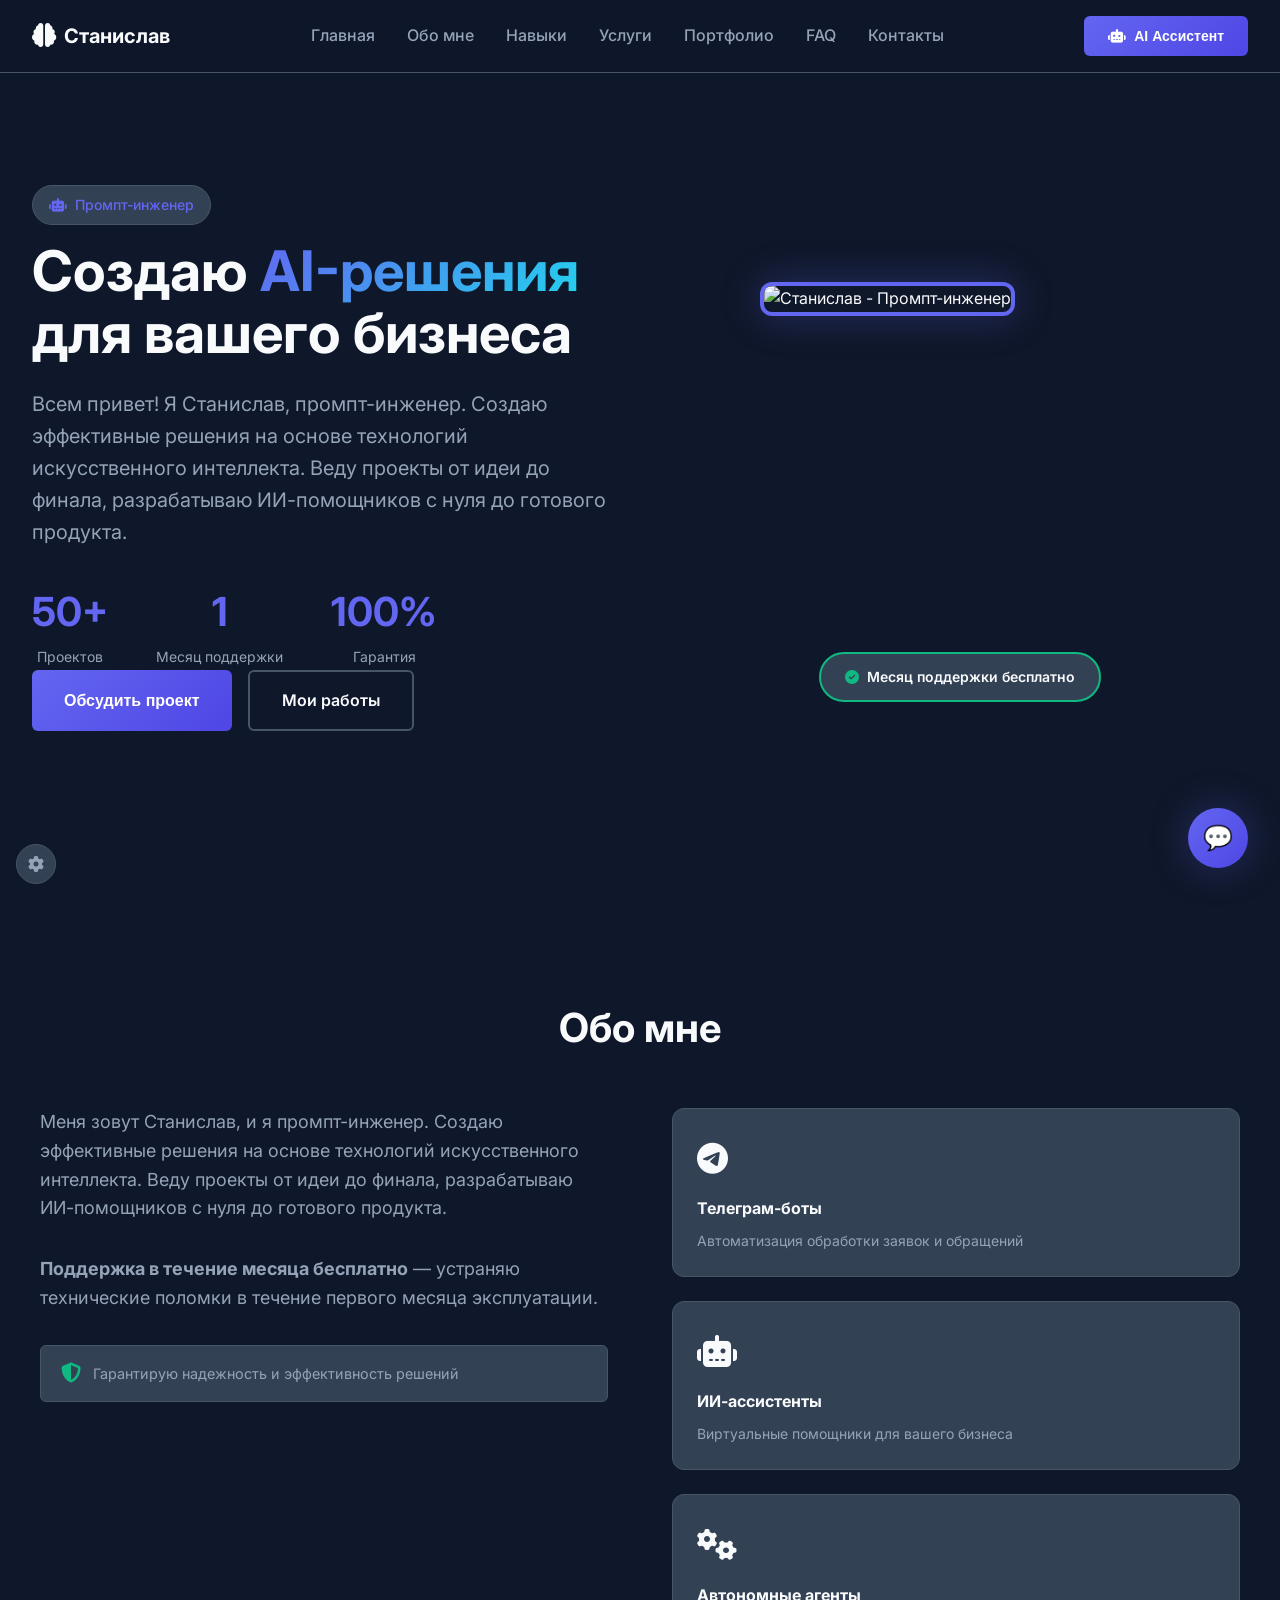
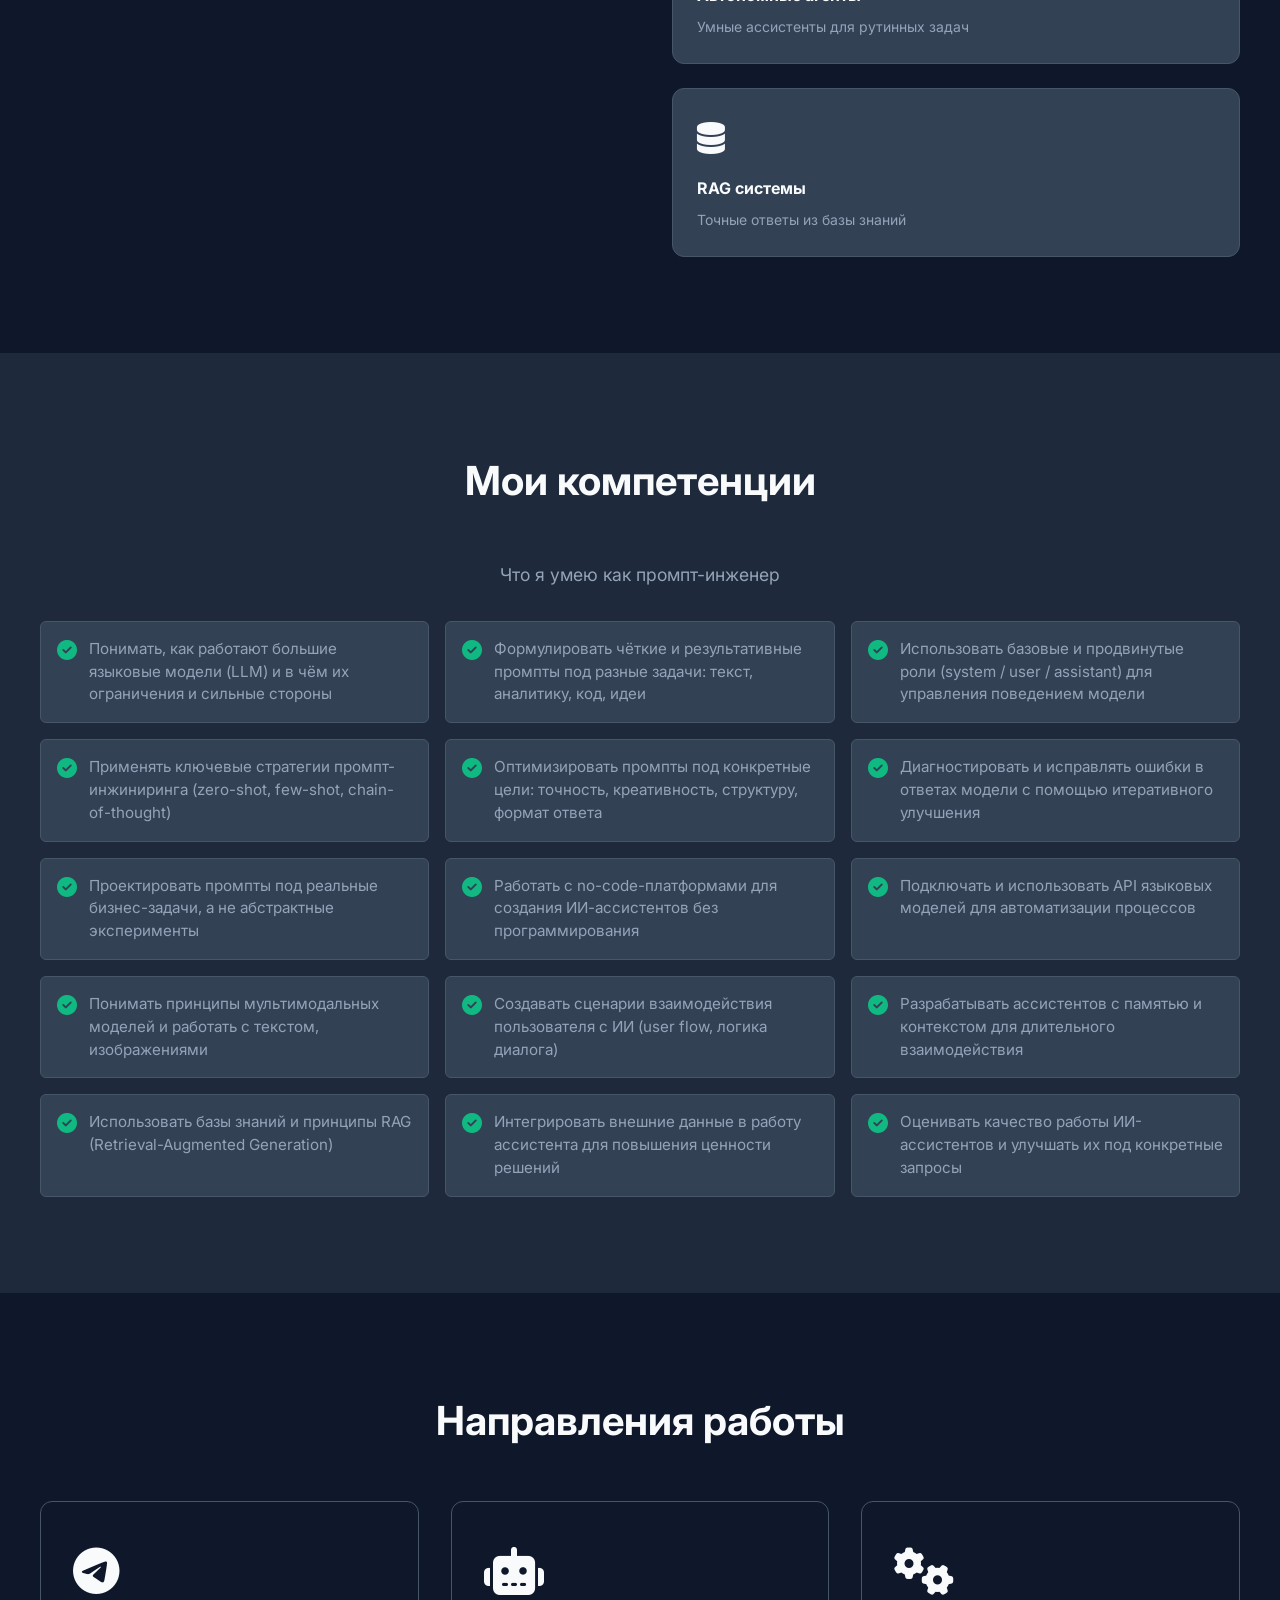
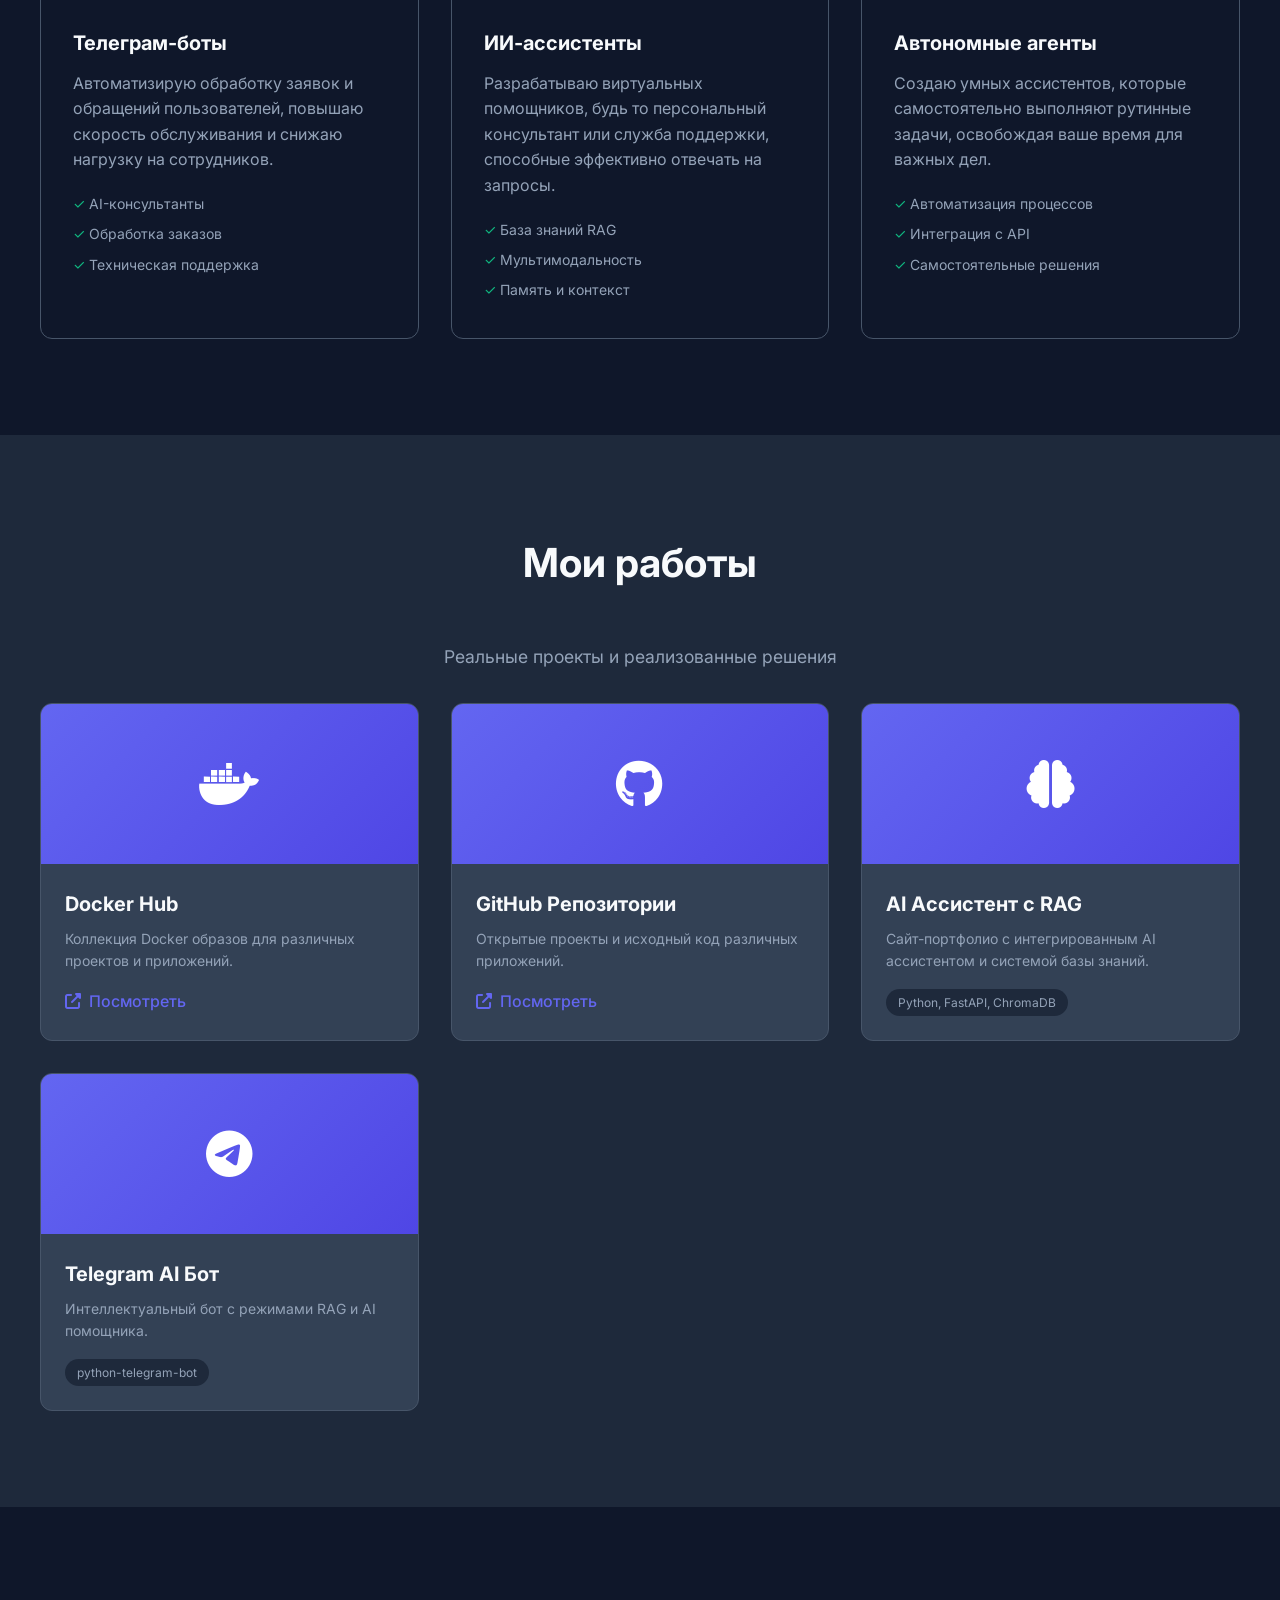
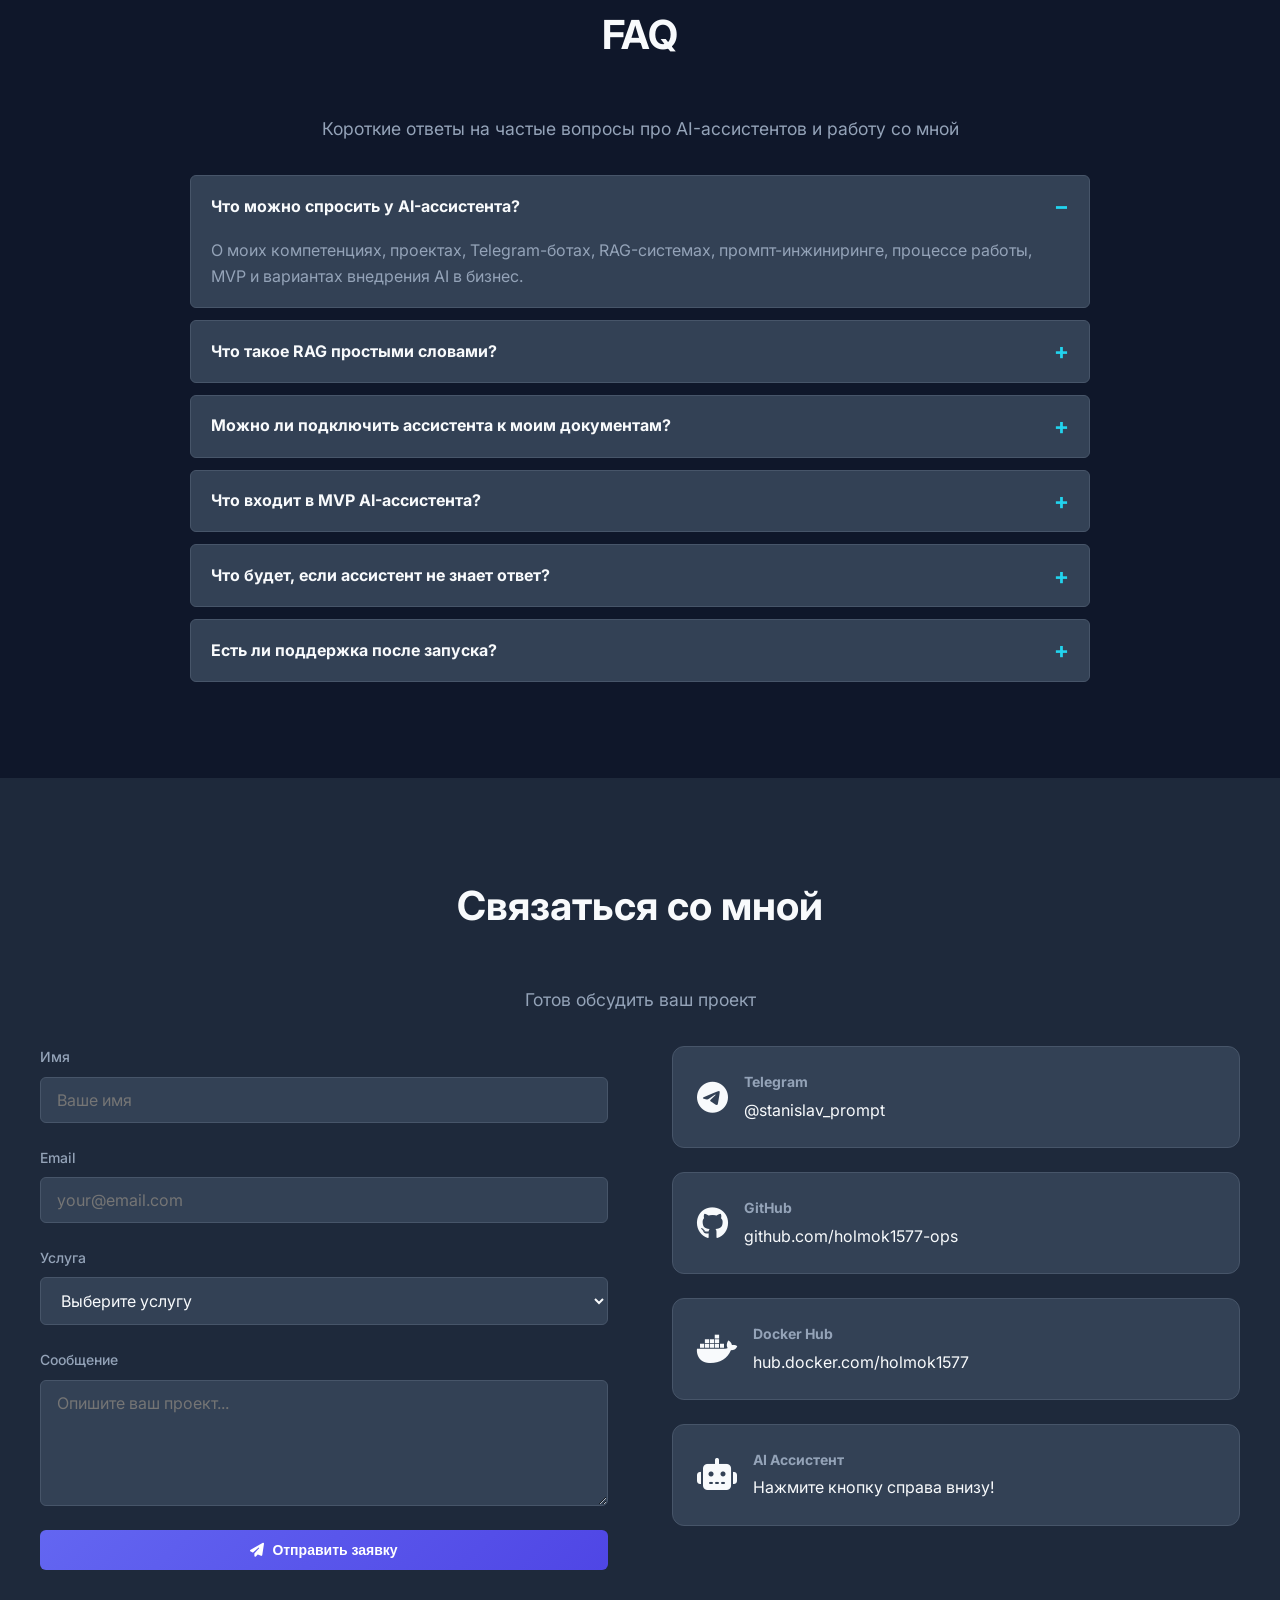
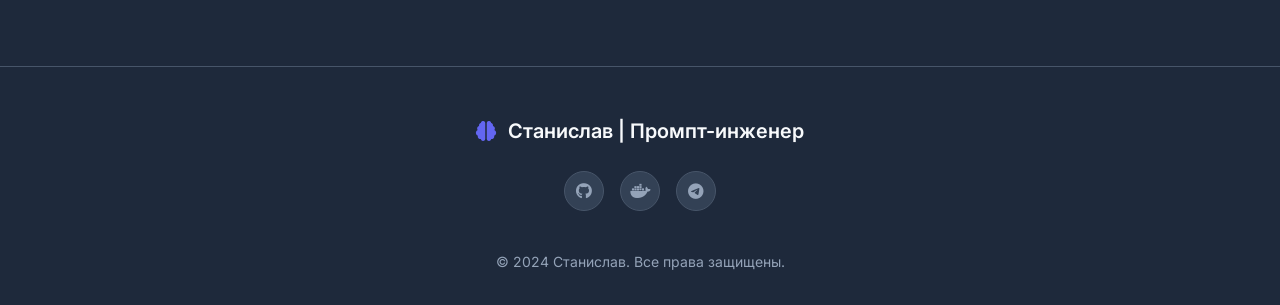
==== commit 8f08d08a: "Release v2.0.0 portfolio AI assistant" ====
--- a/frontend/index.html
+++ b/frontend/index.html
@@ -4,7 +4,7 @@
     <meta charset="UTF-8">
     <meta name="viewport" content="width=device-width, initial-scale=1.0">
     <title>Станислав | Промпт-инженер & AI-разработчик</title>
-    <meta name="description" content="Профессиональный промпт-инженер. Создаю AI-решения: чат-боты, автономные агенты, RAG-системы. Годовая поддержка проектов.">
+    <meta name="description" content="Профессиональный промпт-инженер. Создаю AI-решения: чат-боты, автономные агенты, RAG-системы. Поддержка проектов в течение месяца.">
     <link rel="preconnect" href="https://fonts.googleapis.com">
     <link rel="preconnect" href="https://fonts.gstatic.com" crossorigin>
     <link href="https://fonts.googleapis.com/css2?family=Inter:wght@300;400;500;600;700;800&display=swap" rel="stylesheet">
@@ -26,6 +26,7 @@
                 <li><a href="#skills">Навыки</a></li>
                 <li><a href="#services">Услуги</a></li>
                 <li><a href="#portfolio">Портфолио</a></li>
+                <li><a href="#faq">FAQ</a></li>
                 <li><a href="#contact">Контакты</a></li>
             </ul>
             <div class="nav__actions">
@@ -51,7 +52,7 @@
             </p>
             <div class="hero__stats">
                 <div class="stat"><span class="stat__number">50+</span><span class="stat__label">Проектов</span></div>
-                <div class="stat"><span class="stat__number">1+</span><span class="stat__label">Год поддержки</span></div>
+                <div class="stat"><span class="stat__number">1</span><span class="stat__label">Месяц поддержки</span></div>
                 <div class="stat"><span class="stat__number">100%</span><span class="stat__label">Гарантия</span></div>
             </div>
             <div class="hero__actions">
@@ -68,7 +69,7 @@
                 <img src="images/profile.jpg" alt="Станислав - Промпт-инженер" class="hero__photo" id="profilePhoto">
                 <div class="hero__photo-overlay">
                     <span class="hero__photo-badge">
-                        <i class="fas fa-check-circle"></i> Год поддержки бесплатно
+                        <i class="fas fa-check-circle"></i> Месяц поддержки бесплатно
                     </span>
                 </div>
             </div>
@@ -80,18 +81,18 @@
         <div class="container">
             <h2 class="section__title">Обо мне</h2>
             <div class="about__grid">
-                <div class="about__content">
-                    <p class="about__text">
+                <div class="about__content" id="aboutContent">
+                    <p class="about__text" id="aboutText">
                         Меня зовут Станислав, и я промпт-инженер. Создаю эффективные решения на основе 
                         технологий искусственного интеллекта. Веду проекты от идеи до финала, 
                         разрабатываю ИИ-помощников с нуля до готового продукта.
                     </p>
-                    <p class="about__text">
-                        <strong>Годовая поддержка бесплатно</strong> — устраняю поломки в течение первого года эксплуатации.
+                    <p class="about__text" id="aboutGuarantee">
+                        <strong>Поддержка в течение месяца бесплатно</strong> — устраняю технические поломки в течение первого месяца эксплуатации.
                     </p>
                     <div class="about__guarantee">
                         <i class="fas fa-shield-alt"></i>
-                        <span>Гарантирую надежность и эффективность решений</span>
+                        <span id="aboutGuaranteeText">Гарантирую надежность и эффективность решений</span>
                     </div>
                 </div>
                 <div class="about__features">
@@ -238,8 +239,42 @@
         </div>
     </section>
 
+    <!-- FAQ Section -->
+    <section id="faq" class="section">
+        <div class="container">
+            <h2 class="section__title">FAQ</h2>
+            <p class="section__subtitle">Короткие ответы на частые вопросы про AI-ассистентов и работу со мной</p>
+            <div class="faq__list">
+                <details class="faq__item" open>
+                    <summary>Что можно спросить у AI-ассистента?</summary>
+                    <p>О моих компетенциях, проектах, Telegram-ботах, RAG-системах, промпт-инжиниринге, процессе работы, MVP и вариантах внедрения AI в бизнес.</p>
+                </details>
+                <details class="faq__item">
+                    <summary>Что такое RAG простыми словами?</summary>
+                    <p>Это подход, при котором ассистент сначала ищет информацию в базе знаний, а затем отвечает на вопрос пользователя на основе найденных документов.</p>
+                </details>
+                <details class="faq__item">
+                    <summary>Можно ли подключить ассистента к моим документам?</summary>
+                    <p>Да. Для MVP лучше подготовить документы в Markdown или TXT: FAQ, инструкции, регламенты, описание услуг, кейсы и обучающие материалы.</p>
+                </details>
+                <details class="faq__item">
+                    <summary>Что входит в MVP AI-ассистента?</summary>
+                    <p>Системный промпт, база знаний, RAG-поиск, интерфейс тестирования, логирование, базовая админ-панель и проверка качества ответов.</p>
+                </details>
+                <details class="faq__item">
+                    <summary>Что будет, если ассистент не знает ответ?</summary>
+                    <p>Он не должен выдумывать. Сначала попросит уточнить вопрос, затем предупредит, что вопрос может быть вне базы знаний, а после повторной неудачи предложит оставить контакты для консультации.</p>
+                </details>
+                <details class="faq__item">
+                    <summary>Есть ли поддержка после запуска?</summary>
+                    <p>Да. Для проектов предусмотрена поддержка в течение месяца по устранению технических поломок. Развитие функционала согласуется отдельно.</p>
+                </details>
+            </div>
+        </div>
+    </section>
+
     <!-- Contact Section -->
-    <section id="contact" class="section">
+    <section id="contact" class="section section--alt">
         <div class="container">
             <h2 class="section__title">Связаться со мной</h2>
             <p class="section__subtitle">Готов обсудить ваш проект</p>
@@ -274,28 +309,35 @@
                     </button>
                 </form>
                 <div class="contact__info">
-                    <div class="contact__item">
+                    <div class="contact__item" id="contactTelegram">
                         <span class="contact__icon"><i class="fab fa-telegram"></i></span>
                         <div>
                             <h4>Telegram</h4>
                             <a href="https://t.me/stanislav_prompt" target="_blank">@stanislav_prompt</a>
                         </div>
                     </div>
-                    <div class="contact__item">
+                    <div class="contact__item" id="contactEmail" style="display: none;">
+                        <span class="contact__icon"><i class="fas fa-envelope"></i></span>
+                        <div>
+                            <h4>Email</h4>
+                            <a href="mailto:" target="_blank"></a>
+                        </div>
+                    </div>
+                    <div class="contact__item" id="contactGithub">
                         <span class="contact__icon"><i class="fab fa-github"></i></span>
                         <div>
                             <h4>GitHub</h4>
                             <a href="https://github.com/holmok1577-ops" target="_blank">github.com/holmok1577-ops</a>
                         </div>
                     </div>
-                    <div class="contact__item">
+                    <div class="contact__item" id="contactDocker">
                         <span class="contact__icon"><i class="fab fa-docker"></i></span>
                         <div>
                             <h4>Docker Hub</h4>
                             <a href="https://hub.docker.com/repositories/holmok1577" target="_blank">hub.docker.com/holmok1577</a>
                         </div>
                     </div>
-                    <div class="contact__item">
+                    <div class="contact__item" id="contactAI">
                         <span class="contact__icon"><i class="fas fa-robot"></i></span>
                         <div>
                             <h4>AI Ассистент</h4>
@@ -383,19 +425,6 @@
         async function loadProfilePhoto() {
             const photoElement = document.getElementById('profilePhoto');
             if (!photoElement) return;
-
-            const localData = localStorage.getItem('siteData');
-            if (localData) {
-                try {
-                    const data = JSON.parse(localData);
-                    if (data.profile?.photo) {
-                        photoElement.src = data.profile.photo;
-                        return;
-                    }
-                } catch (e) {
-                    console.log('Ошибка чтения localStorage');
-                }
-            }
 
             try {
                 const response = await fetch('/api/admin/images');
@@ -410,80 +439,149 @@
             }
         }
 
-        // Загрузка портфолио из localStorage
-        function loadPortfolio() {
-            const localData = localStorage.getItem('siteData');
-            if (!localData) return;
-
+        // Загрузка портфолио с API
+        async function loadPortfolio() {
             try {
-                const data = JSON.parse(localData);
-                if (!data.portfolio || data.portfolio.length === 0) return;
-
-                const grid = document.querySelector('.portfolio__grid');
-                if (!grid) return;
-
-                // Очищаем и пересоздаем карточки портфолио
-                grid.innerHTML = data.portfolio.map(item => {
-                    const imageHtml = item.image 
-                        ? `<img src="${item.image}" style="width: 100%; height: 100%; object-fit: cover; border-radius: 8px 8px 0 0;">`
-                        : `<i class="${item.icon || 'fas fa-folder'}"></i>`;
-                    
-                    const linkHtml = item.link 
-                        ? `<a href="${item.link}" target="_blank" class="portfolio__link"><i class="fas fa-external-link-alt"></i> Посмотреть</a>`
-                        : '';
-
-                    return `
-                        <div class="portfolio__card">
-                            <div class="portfolio__image" style="${item.image ? 'padding: 0;' : ''}">
-                                ${imageHtml}
+                const response = await fetch('/api/admin/site-data');
+                if (response.ok) {
+                    const data = await response.json();
+                    if (!data.portfolio || data.portfolio.length === 0) return;
+
+                    const grid = document.querySelector('.portfolio__grid');
+                    if (!grid) return;
+
+                    // Очищаем и пересоздаем карточки портфолио
+                    grid.innerHTML = data.portfolio.map(item => {
+                        const imageHtml = item.image 
+                            ? `<img src="${item.image}" style="width: 100%; height: 100%; object-fit: cover; border-radius: 8px 8px 0 0;">`
+                            : `<i class="${item.icon || 'fas fa-folder'}"></i>`;
+                        
+                        const linkHtml = item.link 
+                            ? `<a href="${item.link}" target="_blank" class="portfolio__link"><i class="fas fa-external-link-alt"></i> Посмотреть</a>`
+                            : '';
+
+                        return `
+                            <div class="portfolio__card">
+                                <div class="portfolio__image" style="${item.image ? 'padding: 0;' : ''}">
+                                    ${imageHtml}
+                                </div>
+                                <div class="portfolio__content">
+                                    <h3>${item.title}</h3>
+                                    <p>${item.description}</p>
+                                    ${linkHtml}
+                                </div>
                             </div>
-                            <div class="portfolio__content">
-                                <h3>${item.title}</h3>
-                                <p>${item.description}</p>
-                                ${linkHtml}
-                            </div>
-                        </div>
-                    `;
-                }).join('');
+                        `;
+                    }).join('');
+                }
             } catch (e) {
                 console.log('Ошибка загрузки портфолио:', e);
             }
         }
 
-        // Загрузка услуг из localStorage
-        function loadServices() {
-            const localData = localStorage.getItem('siteData');
-            if (!localData) return;
-
+        // Загрузка услуг с API
+        async function loadServices() {
             try {
-                const data = JSON.parse(localData);
-                if (!data.services || data.services.length === 0) return;
-
-                const grid = document.querySelector('.services__grid');
-                if (!grid) return;
-
-                // Очищаем и пересоздаем карточки услуг
-                grid.innerHTML = data.services.map(item => {
-                    const featuresHtml = item.features && item.features.length > 0
-                        ? `<ul class="service__list">${item.features.map(f => `<li>${f}</li>`).join('')}</ul>`
-                        : '';
-
-                    return `
-                        <div class="service__card">
-                            <span class="service__icon"><i class="${item.icon || 'fas fa-cog'}"></i></span>
-                            <h3>${item.title}</h3>
-                            <p>${item.description}</p>
-                            ${featuresHtml}
-                        </div>
-                    `;
-                }).join('');
+                const response = await fetch('/api/admin/site-data');
+                if (response.ok) {
+                    const data = await response.json();
+                    if (!data.services || data.services.length === 0) return;
+
+                    const grid = document.querySelector('.services__grid');
+                    if (!grid) return;
+
+                    // Очищаем и пересоздаем карточки услуг
+                    grid.innerHTML = data.services.map(item => {
+                        const featuresHtml = item.features && item.features.length > 0
+                            ? `<ul class="service__list">${item.features.map(f => `<li>${f}</li>`).join('')}</ul>`
+                            : '';
+
+                        return `
+                            <div class="service__card">
+                                <span class="service__icon"><i class="${item.icon || 'fas fa-cog'}"></i></span>
+                                <h3>${item.title}</h3>
+                                <p>${item.description}</p>
+                                ${featuresHtml}
+                            </div>
+                        `;
+                    }).join('');
+                }
             } catch (e) {
                 console.log('Ошибка загрузки услуг:', e);
             }
         }
 
+        // Загрузка данных профиля с API
+        async function loadProfileData() {
+            try {
+                const response = await fetch('/api/admin/site-data');
+                if (response.ok) {
+                    const data = await response.json();
+                    if (data.profile) {
+                        // Обновляем данные профиля на странице
+                        if (data.profile.name) {
+                            document.querySelector('.logo__text').textContent = data.profile.name;
+                        }
+                        if (data.profile.hero) {
+                            document.querySelector('.hero__subtitle').textContent = data.profile.hero;
+                        }
+                        if (data.profile.guarantee) {
+                            document.querySelector('.hero__photo-overlay span').innerHTML = `<i class="fas fa-check-circle"></i> ${data.profile.guarantee}`;
+                        }
+                        if (data.profile.about) {
+                            const aboutText = document.getElementById('aboutText');
+                            if (aboutText) aboutText.textContent = data.profile.about;
+                        }
+                        if (data.profile.guarantee_text) {
+                            const aboutGuarantee = document.getElementById('aboutGuarantee');
+                            if (aboutGuarantee) aboutGuarantee.innerHTML = `<strong>${data.profile.guarantee_text}</strong>`;
+                        }
+                        if (data.profile.guarantee_description) {
+                            const aboutGuaranteeText = document.getElementById('aboutGuaranteeText');
+                            if (aboutGuaranteeText) aboutGuaranteeText.textContent = data.profile.guarantee_description;
+                        }
+                    }
+                    if (data.contacts) {
+                        // Обновляем контакты на странице
+                        if (data.contacts.telegram) {
+                            const contactTelegram = document.getElementById('contactTelegram');
+                            if (contactTelegram) {
+                                contactTelegram.querySelector('a').textContent = data.contacts.telegram;
+                                contactTelegram.querySelector('a').href = `https://t.me/${data.contacts.telegram.replace('@', '')}`;
+                            }
+                        }
+                        if (data.contacts.email) {
+                            const contactEmail = document.getElementById('contactEmail');
+                            if (contactEmail) {
+                                contactEmail.style.display = 'flex';
+                                contactEmail.querySelector('a').textContent = data.contacts.email;
+                                contactEmail.querySelector('a').href = `mailto:${data.contacts.email}`;
+                            }
+                        }
+                        if (data.contacts.github) {
+                            const contactGithub = document.getElementById('contactGithub');
+                            if (contactGithub) {
+                                contactGithub.querySelector('a').textContent = data.contacts.github;
+                                contactGithub.querySelector('a').href = `https://${data.contacts.github}`;
+                            }
+                        }
+                        if (data.contacts.docker) {
+                            const contactDocker = document.getElementById('contactDocker');
+                            if (contactDocker) {
+                                contactDocker.querySelector('a').textContent = data.contacts.docker;
+                                contactDocker.querySelector('a').href = `https://${data.contacts.docker}`;
+                            }
+                        }
+                    }
+                }
+            } catch (e) {
+                console.log('Ошибка загрузки данных профиля:', e);
+            }
+        }
+
         // Загружаем данные при старте
         loadProfilePhoto();
+        loadProfileData();
         loadPortfolio();
         loadServices();
     </script>
--- a/frontend/style.css
+++ b/frontend/style.css
@@ -751,6 +751,10 @@
         font-size: 2.5rem;
     }
     
+    .hero__photo-container {
+        max-width: 300px;
+    }
+    
     .hero__actions {
         flex-direction: column;
     }
@@ -763,6 +767,15 @@
     .chat__toggle {
         bottom: 1rem;
         right: 1rem;
+    }
+    
+    .portfolio__image {
+        height: 120px;
+        font-size: 2rem;
+    }
+    
+    .portfolio__grid {
+        grid-template-columns: 1fr;
     }
 }
 
@@ -923,6 +936,54 @@
     content: "✓";
     color: var(--success);
     font-weight: bold;
+}
+
+/* FAQ */
+.faq__list {
+    max-width: 900px;
+    margin: 0 auto;
+    display: grid;
+    gap: 0.75rem;
+}
+
+.faq__item {
+    background: var(--bg-card);
+    border: 1px solid var(--border);
+    border-radius: var(--radius-sm);
+    overflow: hidden;
+}
+
+.faq__item summary {
+    cursor: pointer;
+    list-style: none;
+    padding: 1.1rem 1.25rem;
+    font-weight: 700;
+    color: var(--text);
+    display: flex;
+    align-items: center;
+    justify-content: space-between;
+    gap: 1rem;
+}
+
+.faq__item summary::-webkit-details-marker {
+    display: none;
+}
+
+.faq__item summary::after {
+    content: "+";
+    color: var(--secondary);
+    font-size: 1.4rem;
+    line-height: 1;
+}
+
+.faq__item[open] summary::after {
+    content: "−";
+}
+
+.faq__item p {
+    padding: 0 1.25rem 1.1rem;
+    color: var(--text-muted);
+    line-height: 1.65;
 }
 
 /* Contact links */
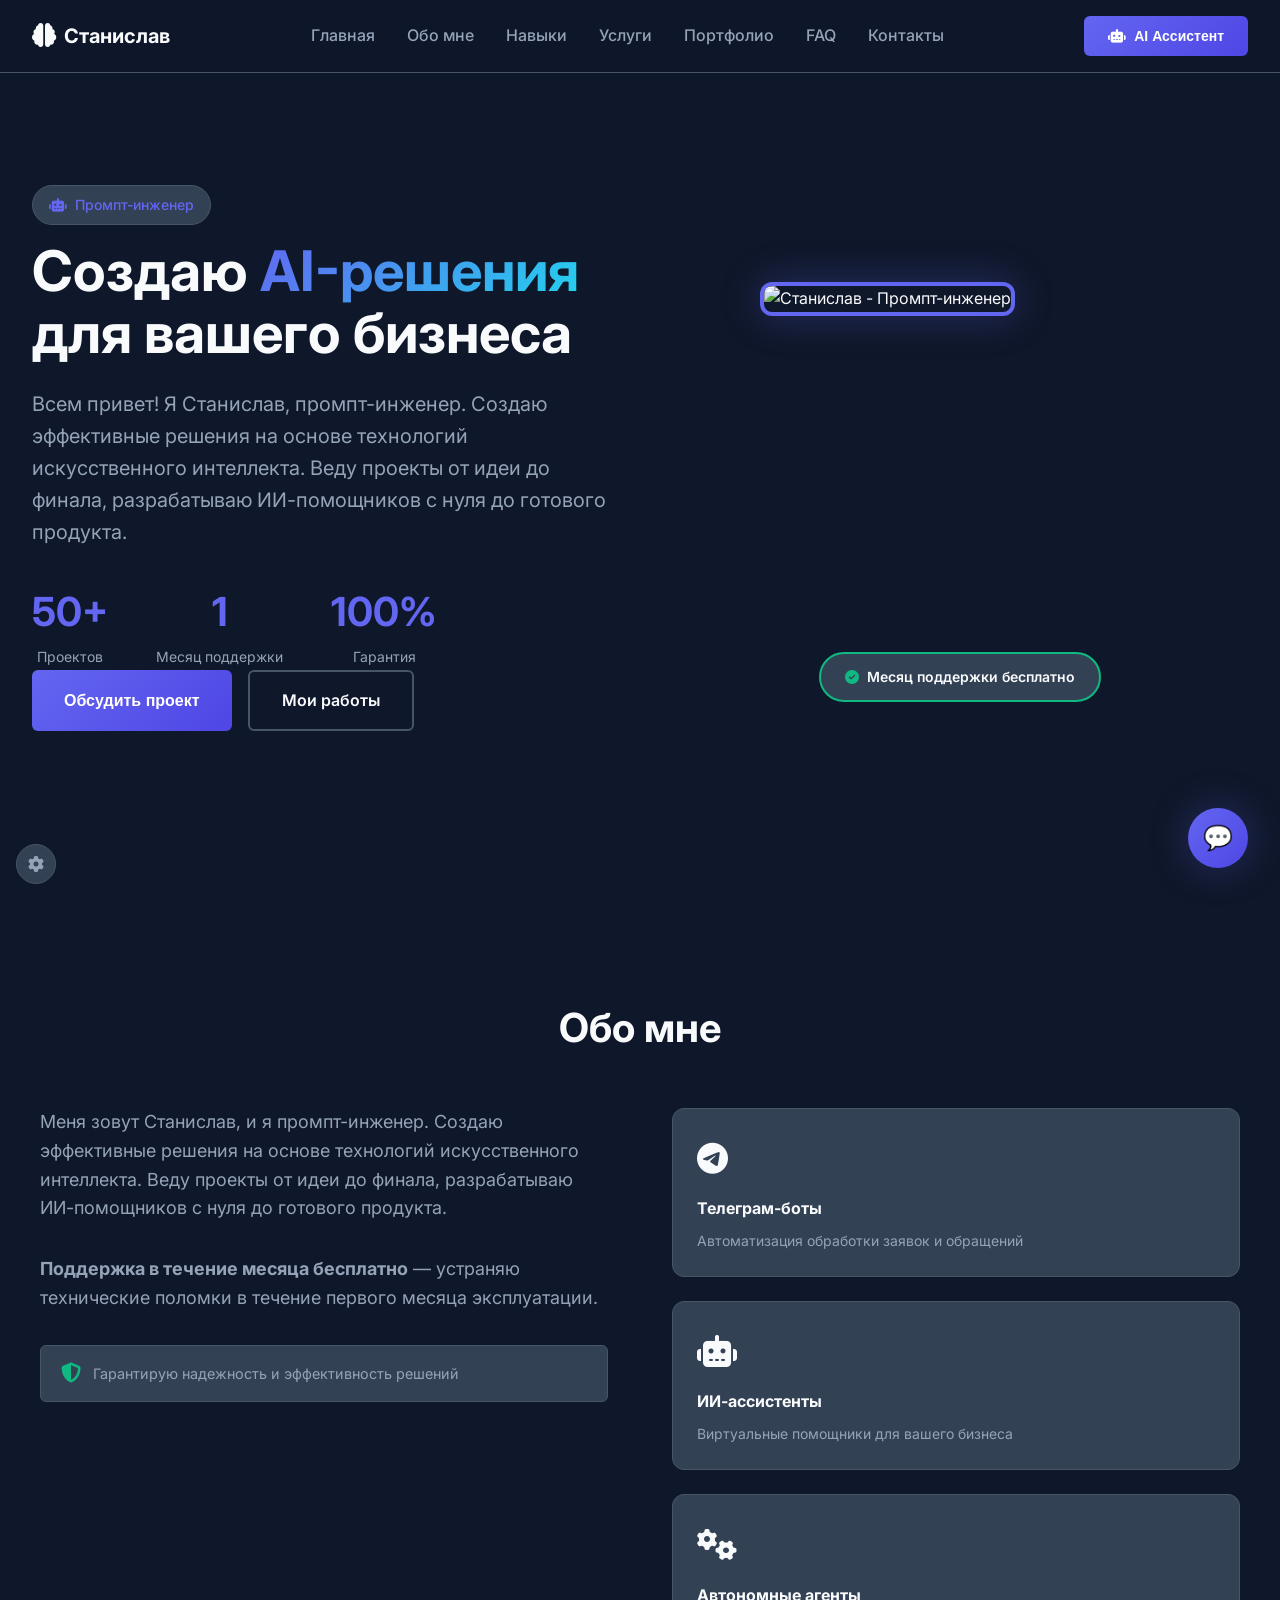
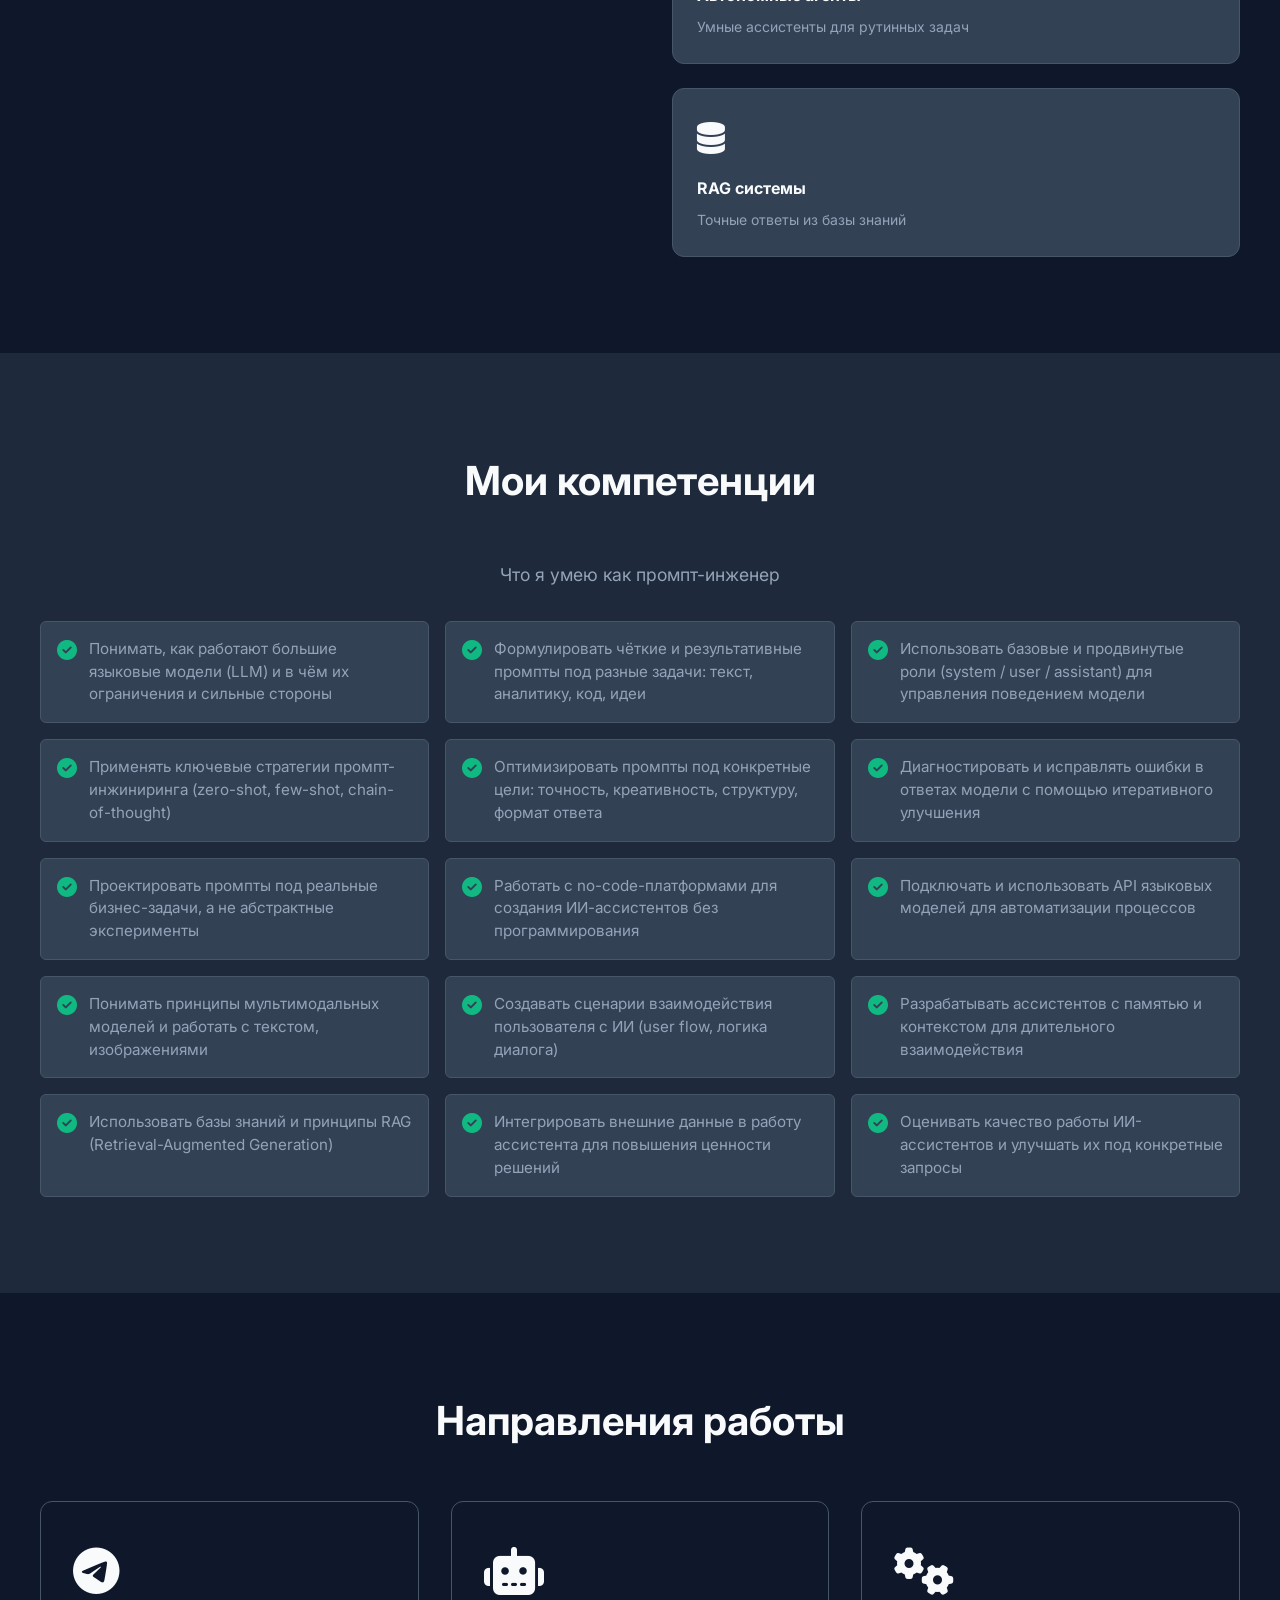
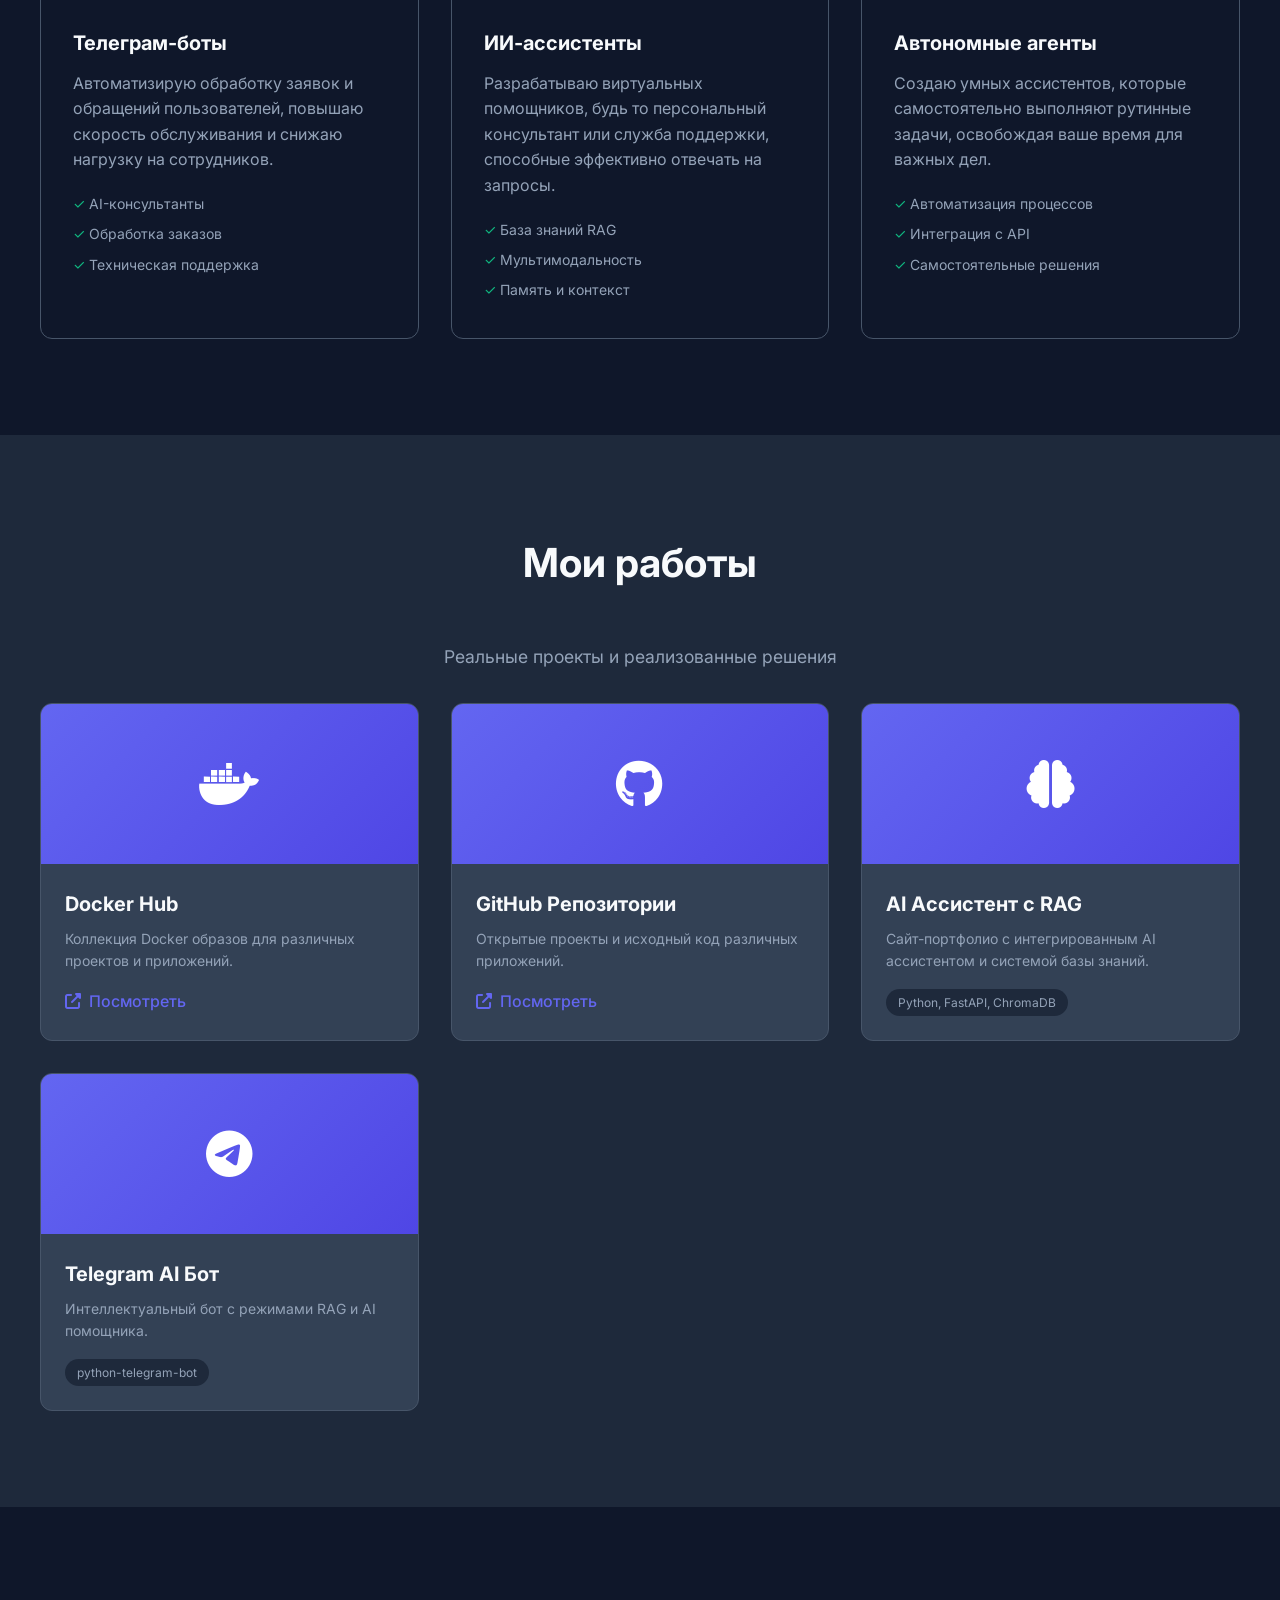
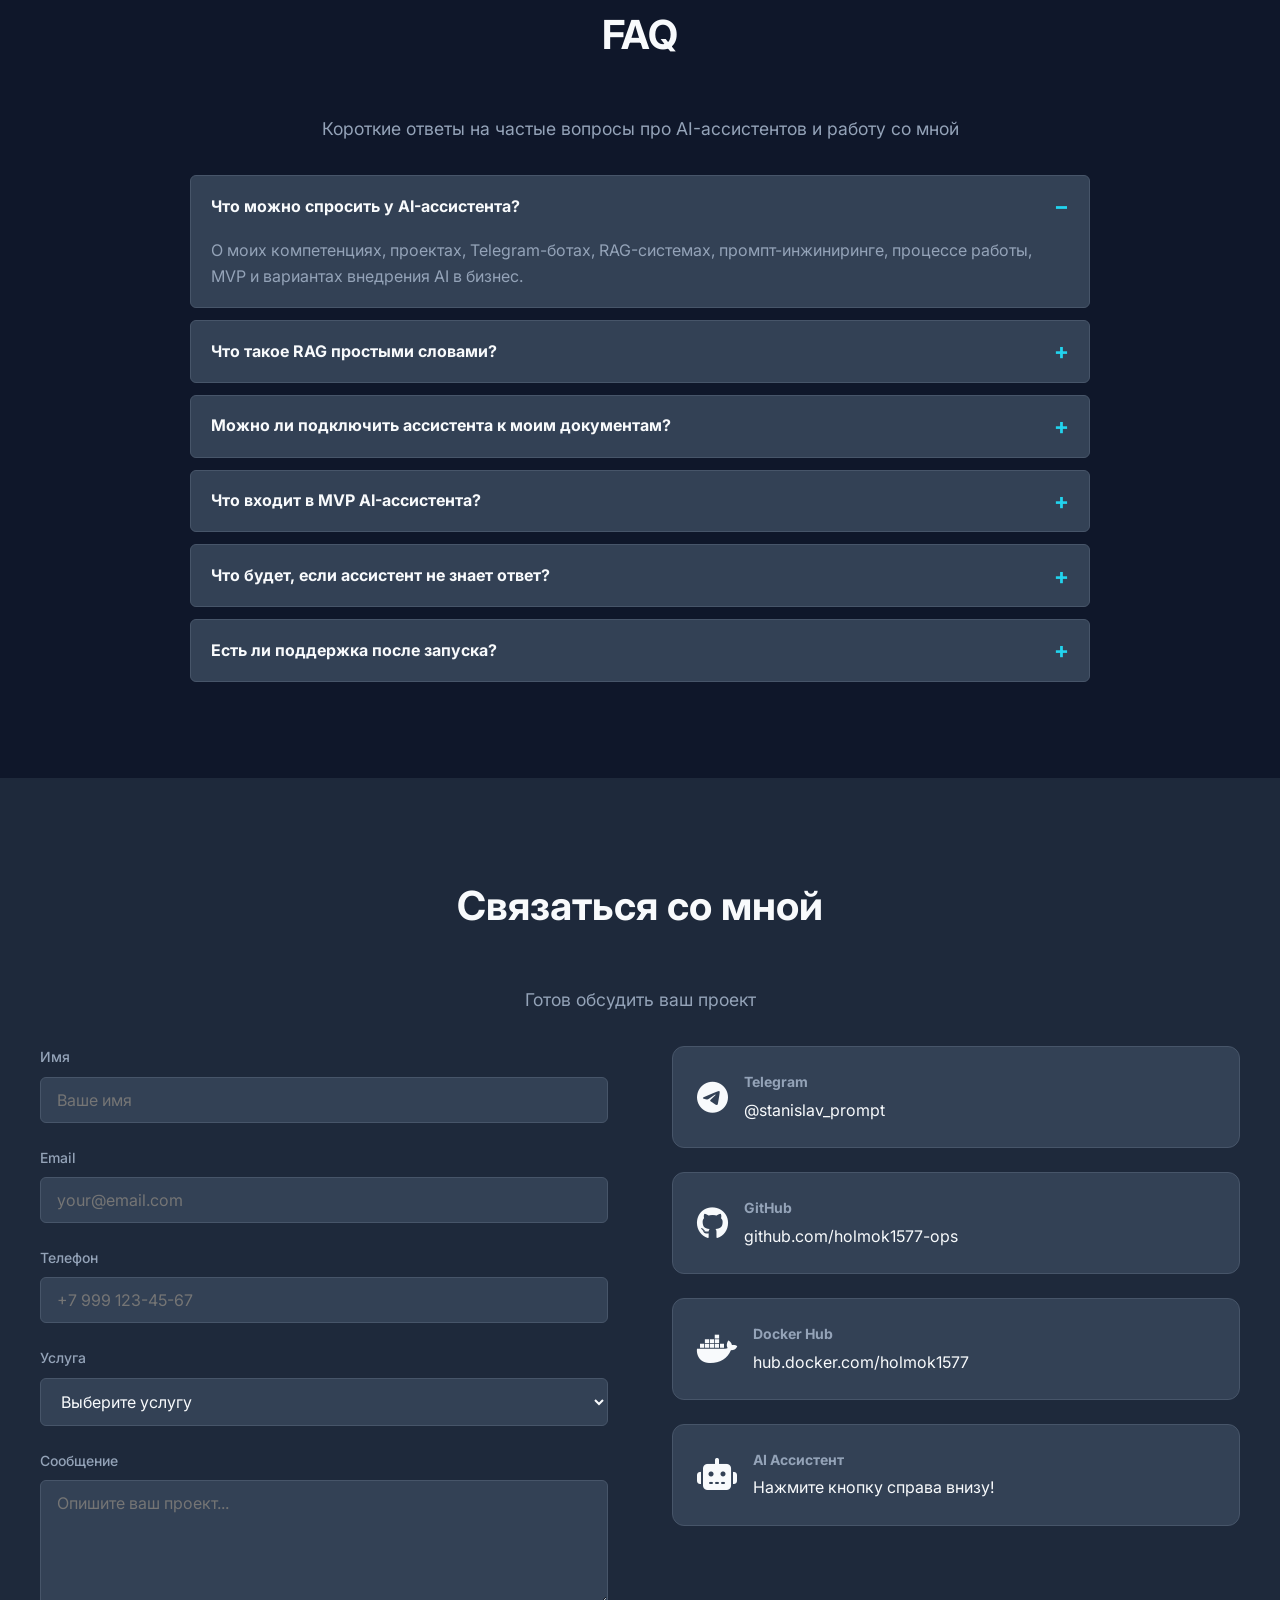
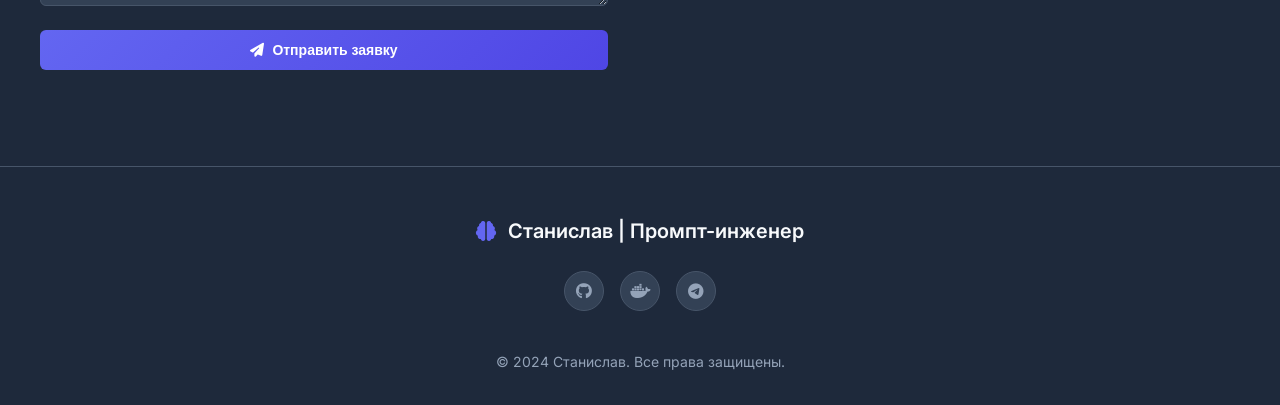
==== commit 0573b95b: "Fix Telegram alerts, system logs, and contact phone flow" ====
--- a/frontend/index.html
+++ b/frontend/index.html
@@ -289,6 +289,10 @@
                         <input type="email" id="email" name="email" required placeholder="your@email.com">
                     </div>
                     <div class="form__group">
+                        <label for="phone">Телефон</label>
+                        <input type="tel" id="phone" name="phone" placeholder="+7 999 123-45-67">
+                    </div>
+                    <div class="form__group">
                         <label for="service">Услуга</label>
                         <select id="service" name="service" required>
                             <option value="">Выберите услугу</option>
